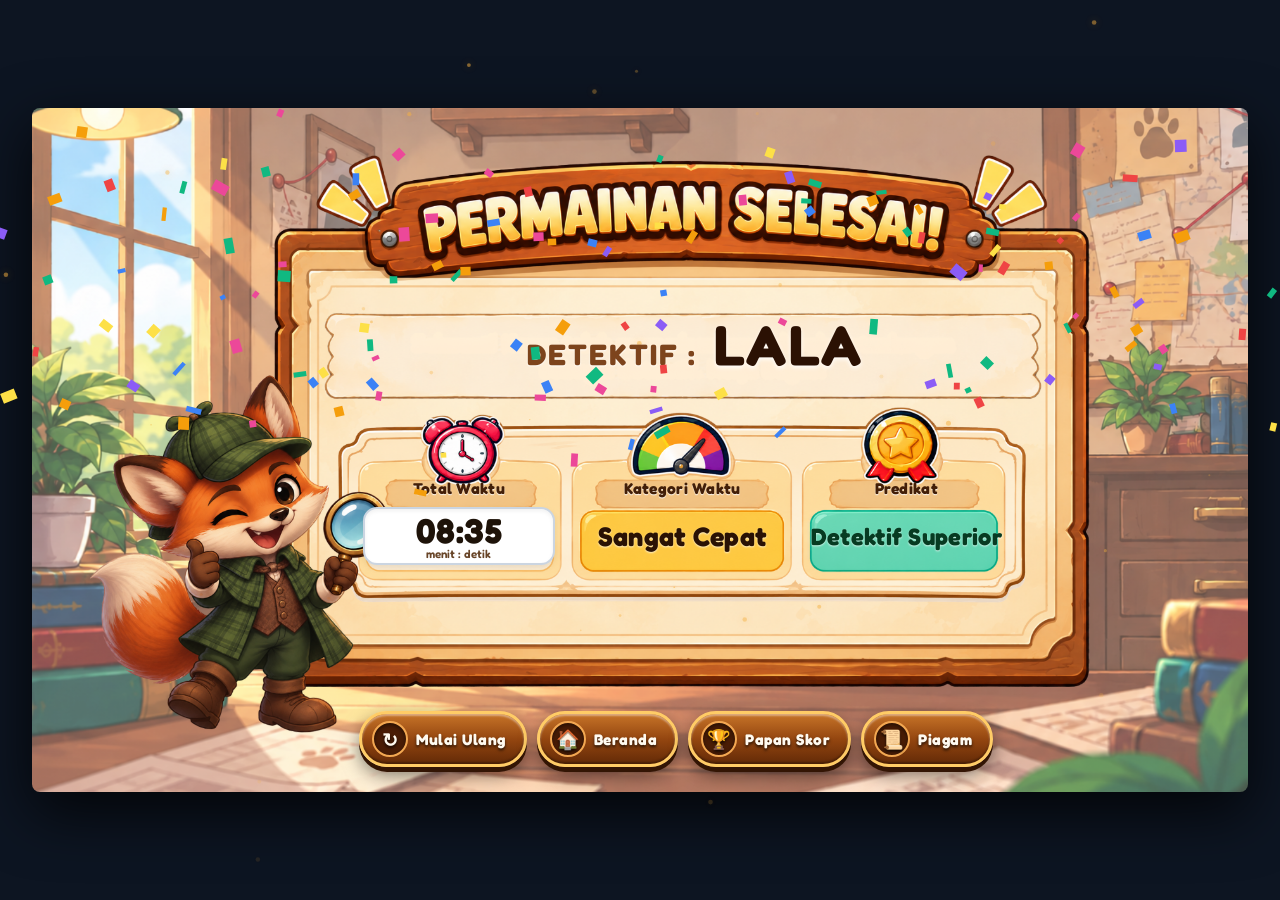
==== test_endscreen.html @ 490d31d9 "first commit" ====
<!DOCTYPE html>
<html lang="id">
<head>
  <meta charset="UTF-8">
  <title>Preview Hasil Akhir - Detektif Cerita</title>
  <link rel="stylesheet" href="detektif_style.css?v=20261013_v5">
  <style>
    body {
      display: flex;
      flex-direction: column;
      align-items: center;
      justify-content: center;
      min-height: 100vh;
      background: #0d1522;
      margin: 0;
      padding: 20px;
      font-family: 'Outfit', sans-serif;
    }
    .preview-header {
      color: #f5b041;
      font-size: 20px;
      font-weight: 800;
      margin-bottom: 15px;
      text-align: center;
    }
    .test-controls {
      display: flex;
      gap: 12px;
      margin-bottom: 20px;
    }
    .test-btn {
      padding: 8px 16px;
      border-radius: 999px;
      border: 1.5px solid #f5b041;
      background: rgba(30, 48, 80, 0.8);
      color: #fff;
      font-weight: 700;
      cursor: pointer;
      font-size: 13px;
    }
    .test-btn:hover {
      background: #f5b041;
      color: #000;
    }
    #stage-wrapper {
      position: relative;
      width: 1280px;
      height: 720px;
      max-width: 95vw;
      max-height: calc(95vw * 9 / 16);
      box-shadow: 0 20px 60px rgba(0, 0, 0, 0.8);
      border-radius: 8px;
      overflow: hidden;
    }
    #stage-bg {
      position: absolute;
      top: 0;
      left: 0;
      width: 100%;
      height: 100%;
      object-fit: fill;
      display: block;
    }
    #c2canvasdiv {
      position: absolute !important;
      top: 0;
      left: 0;
      width: 100% !important;
      height: 100% !important;
      overflow: visible;
    }
  </style>
</head>
<body>
  <div id="stage-wrapper">
    <img id="stage-bg" src="images/bg_feedbackakhir-sheet0.png" alt="Background Feedback Akhir">
    <div id="c2canvasdiv"></div>
  </div>

  <!-- Detective Engine -->
  <script src="detektif_engine.js?v=20261013_v5"></script>
  <script>
    function testScenario(name, secs) {
      DetectiveEngine.playerName = name;
      DetectiveEngine.elapsedSeconds = secs;
      DetectiveEngine.finishGame();
    }

    function testAlert() {
      try {
        DetectiveEngine.triggerMissionWarning('misi 3', 0, 9);
        var m = document.getElementById('game-alert-modal');
        document.getElementById('debug-log').textContent = 'Status: Modal alert triggered! Modal class: ' + (m ? m.className : 'null');
      } catch (e) {
        document.getElementById('debug-log').textContent = 'Error: ' + e.message;
      }
    }

    window.addEventListener('DOMContentLoaded', function () {
      setTimeout(function () {
        if (window.location.search.indexOf('show=alert') !== -1) {
          testAlert();
        } else {
          testScenario('Lala', 515); // Default: 08:35 (< 10 Menit -> Sangat Cepat, Superior)
        }
      }, 300);
    });
  </script>
</body>
</html>
---- detektif_style.css ----
/* ==========================================================================
   DETEKTIF CERITA - PREMIUM STYLING & ANIMATION SYSTEM
   ========================================================================== */

@import url('https://fonts.googleapis.com/css2?family=Fredoka:wght@400;500;600;700&family=Nunito:wght@600;700;800;900&family=Outfit:wght@500;600;700;800&display=swap');

:root {
  --font-game: 'Fredoka', 'Nunito', -apple-system, sans-serif;
  --font-title: 'Fredoka', 'Nunito', cursive, sans-serif;
  --font-main: 'Fredoka', 'Nunito', sans-serif;
  --font-ui: 'Fredoka', 'Nunito', sans-serif;
  
  --gold-primary: #f5b041;
  --gold-glow: #f39c12;
  --gold-light: #fef5e7;
  --wood-dark: #2c1810;
  --wood-warm: #4a2818;
  --wood-border: #8b5a2b;
  --parchment: #fdf6e2;
  
  --color-success: #2ecc71;
  --color-warning: #e67e22;
  --color-danger: #e74c3c;
  --color-info: #3498db;
  
  --ease-spring: cubic-bezier(0.34, 1.56, 0.64, 1);
  --ease-smooth: cubic-bezier(0.16, 1, 0.3, 1);
}

* {
  box-sizing: border-box;
}

html, body {
  background: #090e17;
  background-image: 
    radial-gradient(circle at 50% 30%, rgba(30, 48, 80, 0.5) 0%, rgba(9, 14, 23, 0.95) 75%),
    radial-gradient(circle at 10% 90%, rgba(139, 90, 43, 0.15) 0%, transparent 40%),
    radial-gradient(circle at 90% 90%, rgba(139, 90, 43, 0.15) 0%, transparent 40%);
  color: #fff;
  font-family: var(--font-main);
  overflow: hidden;
  margin: 0;
  padding: 0;
  width: 100vw;
  height: 100vh;
  user-select: none;
  -webkit-user-select: none;
}

/* ==========================================================================
   AMBIENT BACKGROUND PARTICLES & VIGNETTE
   ========================================================================== */
#ambient-particles-canvas {
  position: fixed;
  top: 0;
  left: 0;
  width: 100vw;
  height: 100vh;
  pointer-events: none;
  z-index: 1;
  opacity: 0.75;
}

.screen-vignette {
  position: fixed;
  inset: 0;
  pointer-events: none;
  z-index: 2;
  box-shadow: inset 0 0 100px rgba(0, 0, 0, 0.8), inset 0 0 180px rgba(5, 10, 20, 0.6);
}

/* ==========================================================================
   CANVAS CONTAINER
   ========================================================================== */
#c2canvasdiv {
  position: absolute !important;
  z-index: 10;
  box-shadow: 
    0 15px 40px rgba(0, 0, 0, 0.6),
    0 0 0 2px rgba(245, 176, 65, 0.25),
    0 0 35px rgba(243, 156, 18, 0.15);
  border-radius: 6px;
  overflow: visible;
  transition: box-shadow 0.4s ease;
}

#c2canvas {
  border-radius: 6px;
  display: block;
}

/* ==========================================================================
   THEMATIC WOODEN HUD (MATCHES GAME MENU & BUTTON ART STYLE)
   ========================================================================== */
/* Bottom Left Corner: Player Badge */
.game-hud-player {
  position: absolute;
  bottom: 16px;
  left: 18px;
  z-index: 90;
  pointer-events: auto;
  transition: all 0.3s var(--ease-spring);
  animation: fadeInUp 0.4s var(--ease-spring) both;
}

/* Bottom Right Corner: Papan Skor & Fullscreen Actions */
.game-hud-actions {
  position: absolute;
  bottom: 16px;
  right: 18px;
  z-index: 90;
  display: flex;
  align-items: center;
  gap: 8px;
  pointer-events: auto;
  transition: all 0.3s var(--ease-spring);
  animation: fadeInUp 0.4s var(--ease-spring) both;
}

@keyframes fadeInUp {
  from { opacity: 0; transform: translateY(14px); }
  to { opacity: 1; transform: translateY(0); }
}

/* Wooden Badge for Player Name */
.hud-wood-badge {
  display: inline-flex;
  align-items: center;
  gap: 10px;
  padding: 6px 16px 6px 8px;
  background: linear-gradient(180deg, #b86820 0%, #873e0e 50%, #562405 100%);
  border: 3px solid #ffcc66;
  border-radius: 999px;
  box-shadow: 
    0 4px 0 #331504,
    0 8px 18px rgba(0, 0, 0, 0.45),
    inset 0 2px 2px rgba(255, 255, 255, 0.4),
    inset 0 -2px 2px rgba(0, 0, 0, 0.3);
  font-family: var(--font-game);
  user-select: none;
}

.hud-badge-avatar {
  width: 32px;
  height: 32px;
  border-radius: 50%;
  background: radial-gradient(circle, #fde047 30%, #d97706 100%);
  border: 2px solid #fffdf0;
  display: flex;
  align-items: center;
  justify-content: center;
  font-size: 17px;
  box-shadow: 0 2px 5px rgba(0, 0, 0, 0.4);
  flex-shrink: 0;
}

.hud-badge-info {
  display: flex;
  flex-direction: column;
  line-height: 1.15;
}

.hud-badge-label {
  font-size: 11px;
  font-weight: 700;
  color: #fed7aa;
  letter-spacing: 0.8px;
  text-shadow: 0 1px 2px rgba(0, 0, 0, 0.8);
}

.hud-badge-name {
  font-size: 16px;
  font-weight: 800;
  color: #ffffff;
  letter-spacing: 0.5px;
  text-shadow: 0 2px 3px rgba(0, 0, 0, 0.85);
  max-width: 140px;
  white-space: nowrap;
  overflow: hidden;
  text-overflow: ellipsis;
}

/* Wooden Buttons for Actions */
.hud-wood-btn {
  display: inline-flex;
  align-items: center;
  justify-content: center;
  gap: 8px;
  padding: 6px 16px 6px 8px;
  background: linear-gradient(180deg, #c77428 0%, #944610 50%, #632a07 100%);
  border: 3px solid #ffcc66;
  border-radius: 999px;
  color: #fffaf0;
  font-family: var(--font-game);
  font-weight: 700;
  font-size: 15px;
  text-shadow: 0 2px 3px rgba(0, 0, 0, 0.7);
  box-shadow: 
    0 4px 0 #331504,
    0 7px 16px rgba(0, 0, 0, 0.45),
    inset 0 2px 2px rgba(255, 255, 255, 0.4),
    inset 0 -2px 2px rgba(0, 0, 0, 0.3);
  cursor: pointer;
  transition: all 0.2s var(--ease-spring);
  white-space: nowrap;
}

.hud-wood-btn:hover {
  filter: brightness(1.1);
  transform: translateY(-2px);
  box-shadow: 
    0 6px 0 #331504,
    0 10px 20px rgba(0, 0, 0, 0.5),
    inset 0 2px 2px rgba(255, 255, 255, 0.5);
}

.hud-wood-btn:active {
  transform: translateY(3px);
  box-shadow: 
    0 1px 0 #331504,
    0 3px 6px rgba(0, 0, 0, 0.4);
}

.hud-icon-bubble {
  width: 30px;
  height: 30px;
  border-radius: 50%;
  background: #4a1d06;
  border: 2px solid #f3a852;
  display: flex;
  align-items: center;
  justify-content: center;
  font-size: 16px;
  box-shadow: inset 0 2px 4px rgba(0, 0, 0, 0.5);
  flex-shrink: 0;
}

.hud-btn-text {
  font-family: var(--font-game);
  letter-spacing: 0.5px;
}

.hud-btn-fs {
  width: 38px;
  height: 38px;
  padding: 0;
  border-radius: 50%;
}

.hud-fs-icon {
  font-size: 16px;
}

/* ==========================================================================
   NAME INPUT ENHANCEMENT & GATING
   ========================================================================== */
#c2canvasdiv input[type="text"],
#c2canvasdiv input {
  transition: all 0.3s var(--ease-spring) !important;
  text-align: center !important;
  font-family: var(--font-main) !important;
  box-shadow: inset 0 2px 6px rgba(0, 0, 0, 0.15) !important;
  letter-spacing: 0.5px !important;
}

#c2canvasdiv input:focus {
  outline: none !important;
  background-color: #fff7eb !important;
  box-shadow: 
    0 0 0 3px rgba(245, 176, 65, 0.6),
    0 0 20px rgba(245, 176, 65, 0.4),
    inset 0 2px 6px rgba(0, 0, 0, 0.1) !important;
  transform: scale(1.02) !important;
}

.input-invalid-shake {
  animation: inputShake 0.6s cubic-bezier(0.36, 0.07, 0.19, 0.97) both !important;
  box-shadow: 
    0 0 0 4px rgba(231, 76, 60, 0.8) !important,
    0 0 25px rgba(231, 76, 60, 0.6) !important;
  background-color: #ffeaea !important;
}

@keyframes inputShake {
  10%, 90% { transform: translate3d(-3px, 0, 0); }
  20%, 80% { transform: translate3d(5px, 0, 0); }
  30%, 50%, 70% { transform: translate3d(-6px, 0, 0); }
  40%, 60% { transform: translate3d(6px, 0, 0); }
}

/* ==========================================================================
   PROMINENT GAME MODAL ALERT SYSTEM (BAGUS & KELIHATAN)
   ========================================================================== */
.game-alert-modal-backdrop {
  position: fixed;
  inset: 0;
  background: rgba(6, 12, 22, 0.8);
  backdrop-filter: blur(10px);
  -webkit-backdrop-filter: blur(10px);
  z-index: 10000;
  display: flex;
  align-items: center;
  justify-content: center;
  padding: 20px;
  opacity: 0;
  pointer-events: none;
  transition: opacity 0.3s ease;
}

.game-alert-modal-backdrop.active {
  opacity: 1;
  pointer-events: auto;
}

.game-alert-modal-card {
  position: relative;
  width: 100%;
  max-width: 520px;
  background: linear-gradient(180deg, #fffcf4 0%, #faedd3 100%);
  border: 4.5px solid #8b5a2b;
  border-radius: 26px;
  box-shadow: 
    0 25px 65px rgba(0, 0, 0, 0.8),
    0 0 0 3px #f7d28b,
    0 0 35px rgba(245, 176, 65, 0.35);
  padding: 32px 28px 26px;
  text-align: center;
  color: #3e1f0b;
  transform: translateY(25px) scale(0.9);
  transition: transform 0.4s var(--ease-spring);
}

.game-alert-modal-backdrop.active .game-alert-modal-card {
  transform: translateY(0) scale(1);
}

.alert-modal-close {
  position: absolute;
  top: 14px;
  right: 16px;
  width: 34px;
  height: 34px;
  border-radius: 50%;
  border: 2px solid #8b5a2b;
  background: #fdf6e2;
  color: #8b5a2b;
  font-size: 16px;
  font-weight: 800;
  cursor: pointer;
  display: flex;
  align-items: center;
  justify-content: center;
  transition: all 0.2s ease;
}

.alert-modal-close:hover {
  background: #e74c3c;
  border-color: #c0392b;
  color: #fff;
  transform: scale(1.1);
}

.alert-modal-badge-wrapper {
  margin-top: -54px;
  margin-bottom: 12px;
  display: flex;
  justify-content: center;
}

.alert-modal-badge {
  width: 76px;
  height: 76px;
  border-radius: 50%;
  background: linear-gradient(135deg, #f5b041, #d35400);
  border: 4px solid #fff;
  box-shadow: 0 8px 20px rgba(0,0,0,0.35), 0 0 15px rgba(243,156,18,0.5);
  display: flex;
  align-items: center;
  justify-content: center;
  font-size: 34px;
  animation: badgeBounce 1.2s infinite alternate var(--ease-spring);
}

@keyframes badgeBounce {
  0% { transform: translateY(0) scale(1); }
  100% { transform: translateY(-6px) scale(1.08); }
}

.alert-modal-title {
  font-family: var(--font-title);
  font-size: 24px;
  font-weight: 900;
  color: #5c2c0e;
  margin: 0 0 8px 0;
  letter-spacing: 0.5px;
}

.alert-modal-divider {
  width: 70px;
  height: 3.5px;
  background: linear-gradient(90deg, transparent, #d49b4d, transparent);
  margin: 0 auto 16px;
  border-radius: 999px;
}

.alert-modal-content {
  font-family: var(--font-main);
  font-size: 16px;
  line-height: 1.5;
  color: #4a2818;
  margin-bottom: 24px;
}

.alert-highlight {
  font-size: 18px;
  font-weight: 800;
  color: #c0392b;
  margin-bottom: 10px;
  background: rgba(231, 76, 60, 0.08);
  padding: 10px 14px;
  border-radius: 12px;
  border: 1.5px dashed rgba(231, 76, 60, 0.4);
}

.alert-hint {
  font-size: 14px;
  font-weight: 600;
  color: #6d4224;
}

.alert-modal-footer {
  display: flex;
  justify-content: center;
}

/* ==========================================================================
   HASIL AKHIR (END GAME RESULT) DOM OVERLAY - MATCHES SCREENSHOT 2
   ========================================================================== */
.hasil-akhir-overlay {
  position: absolute;
  top: 0;
  left: 0;
  width: 100%;
  height: 100%;
  pointer-events: none;
  z-index: 50;
  opacity: 0;
  animation: fadeIn 0.5s 0.15s forwards var(--ease-smooth);
}

@keyframes fadeIn {
  to { opacity: 1; }
}

/* 1. Top Scalloped Box - Player Name */
.result-slot-name {
  position: absolute;
  top: 26.5%;
  left: 25.5%;
  width: 58%;
  height: 16%;
  display: flex;
  align-items: center;
  justify-content: center;
  pointer-events: none;
  animation: slotPop 0.5s 0.15s var(--ease-spring) both;
}

.result-player-title {
  display: flex;
  align-items: baseline;
  justify-content: center;
  gap: 16px;
  font-family: var(--font-game);
}

.title-prefix {
  font-family: var(--font-game);
  font-size: clamp(22px, 2.3vw, 36px);
  font-weight: 700;
  color: #7d441c;
  letter-spacing: 2px;
  text-shadow: 0 1px 2px rgba(255, 255, 255, 0.9);
}

.title-name {
  font-family: var(--font-game);
  font-size: clamp(38px, 4.4vw, 64px);
  font-weight: 800;
  color: #2b1103;
  letter-spacing: 1.5px;
  text-transform: uppercase;
  text-shadow: 0 2px 4px rgba(255, 255, 255, 0.95);
}

/* 2. Stat Cards Common Positioning */
.result-card {
  position: absolute;
  width: 17.5%;
  height: 15%;
  top: 54.0%;
  display: flex;
  flex-direction: column;
  align-items: center;
  pointer-events: none;
  font-family: var(--font-game);
}

.result-card-clock {
  left: 26.35%; /* Center around 35.1% */
  animation: slotPop 0.5s 0.25s var(--ease-spring) both;
}

.result-card-speedo {
  left: 44.75%; /* Center around 53.5% */
  animation: slotPop 0.5s 0.35s var(--ease-spring) both;
}

.result-card-medal {
  left: 63.15%; /* Center around 71.9% */
  animation: slotPop 0.5s 0.45s var(--ease-spring) both;
}

/* Header Label on Beige Banner */
.result-card-label {
  font-family: var(--font-game);
  font-size: clamp(13px, 1.22vw, 17px);
  font-weight: 700;
  color: #431f08;
  height: 22px;
  display: flex;
  align-items: center;
  justify-content: center;
  text-align: center;
  letter-spacing: 0.3px;
  text-shadow: 0 1px 1px rgba(255, 255, 255, 0.9);
  margin-bottom: 8px;
}

/* Inner Values */
.result-card-box {
  width: 90%;
  height: 58px;
  display: flex;
  align-items: center;
  justify-content: center;
  text-align: center;
}

/* Card 1: Clock White Box */
.result-clock-box {
  flex-direction: column;
  background: #ffffff;
  border: 2px solid #cbd5e1;
  border-radius: 14px;
  box-shadow: inset 0 2px 4px rgba(0, 0, 0, 0.06), 0 3px 6px rgba(0, 0, 0, 0.08);
  padding: 2px 6px;
}

.result-time-num {
  font-family: var(--font-game);
  font-size: clamp(26px, 2.7vw, 40px);
  font-weight: 800;
  color: #1e1309;
  line-height: 1.05;
  letter-spacing: 0.5px;
}

.result-time-unit {
  font-family: var(--font-game);
  font-size: clamp(10px, 0.9vw, 13px);
  font-weight: 600;
  color: #684528;
  line-height: 1;
  margin-top: 1px;
}

/* Card 2: Speedometer Category Text (inside the yellow box) */
.result-category-text {
  font-family: var(--font-game);
  font-size: clamp(20px, 2.1vw, 32px);
  font-weight: 800;
  color: #2a1204;
  text-shadow: 0 1px 2px rgba(255, 255, 255, 0.7);
  letter-spacing: 0.3px;
}

/* Card 3: Medal Predicate Text (inside the teal box) */
.result-predicate-text {
  font-family: var(--font-game);
  font-size: clamp(17px, 1.85vw, 27px);
  font-weight: 800;
  color: #073b22;
  text-shadow: 0 1px 2px rgba(255, 255, 255, 0.7);
  letter-spacing: 0.3px;
}

@keyframes slotPop {
  0% { transform: translateY(18px) scale(0.8); opacity: 0; }
  100% { transform: translateY(0) scale(1); opacity: 1; }
}

/* 5. Bottom Wooden Buttons - 4 Full-Sized Thematic Buttons */
.result-wood-actions {
  position: absolute;
  top: 88.2%;
  left: 53.0%;
  transform: translateX(-50%);
  display: flex;
  align-items: center;
  justify-content: center;
  gap: 10px;
  pointer-events: auto;
  animation: slideUpFade 0.5s 0.55s var(--ease-spring) both;
}

.wood-action-btn {
  display: inline-flex;
  align-items: center;
  justify-content: center;
  gap: 8px;
  padding: 7px 18px 7px 10px;
  background: linear-gradient(180deg, #c77428 0%, #944610 50%, #632a07 100%);
  border: 3.5px solid #ffcc66;
  border-radius: 999px;
  color: #fffaf0;
  font-family: var(--font-game);
  font-weight: 700;
  font-size: clamp(13px, 1.2vw, 18px);
  text-shadow: 0 2px 3px rgba(0, 0, 0, 0.7);
  box-shadow: 
    0 5px 0 #331504,
    0 8px 18px rgba(0, 0, 0, 0.5),
    inset 0 2px 2px rgba(255, 255, 255, 0.4),
    inset 0 -2px 2px rgba(0, 0, 0, 0.3);
  cursor: pointer;
  transition: all 0.2s var(--ease-spring);
  pointer-events: auto;
  white-space: nowrap;
}

.wood-action-btn:hover {
  filter: brightness(1.1);
  transform: translateY(-3px);
  box-shadow: 
    0 9px 0 #331504,
    0 14px 24px rgba(0, 0, 0, 0.55),
    inset 0 2px 2px rgba(255, 255, 255, 0.5);
}

.wood-action-btn:active {
  transform: translateY(4px);
  box-shadow: 
    0 2px 0 #331504,
    0 4px 8px rgba(0, 0, 0, 0.4);
}

.wood-icon-bubble {
  width: 36px;
  height: 36px;
  border-radius: 50%;
  background: #4a1d06;
  border: 2px solid #f3a852;
  display: flex;
  align-items: center;
  justify-content: center;
  font-size: 19px;
  box-shadow: inset 0 2px 4px rgba(0, 0, 0, 0.5);
  flex-shrink: 0;
}

.wood-text {
  font-family: var(--font-game);
  letter-spacing: 0.5px;
}

@keyframes slideUpFade {
  0% { transform: translate(-50%, 25px); opacity: 0; }
  100% { transform: translate(-50%, 0); opacity: 1; }
}

/* ==========================================================================
   MODAL WINDOWS (LEADERBOARD & CERTIFICATE)
   ========================================================================== */
.detective-modal-backdrop {
  position: fixed;
  inset: 0;
  background: rgba(5, 10, 18, 0.85);
  backdrop-filter: blur(16px);
  -webkit-backdrop-filter: blur(16px);
  z-index: 10000;
  display: flex;
  align-items: center;
  justify-content: center;
  padding: 20px;
  opacity: 0;
  pointer-events: none;
  transition: opacity 0.3s var(--ease-smooth);
}

.detective-modal-backdrop.active {
  opacity: 1;
  pointer-events: auto;
}

.detective-modal-card {
  background: #141e33;
  background-image: 
    radial-gradient(circle at 50% 0%, rgba(245, 176, 65, 0.15) 0%, transparent 60%),
    linear-gradient(180deg, #18263f 0%, #0d1524 100%);
  border: 3.5px solid #ffcc66;
  border-radius: 24px;
  width: 100%;
  max-width: 680px;
  max-height: 90vh;
  display: flex;
  flex-direction: column;
  box-shadow: 
    0 25px 60px rgba(0, 0, 0, 0.9),
    0 0 35px rgba(245, 176, 65, 0.2);
  transform: translateY(30px) scale(0.95);
  transition: transform 0.4s var(--ease-spring);
  overflow: hidden;
  font-family: var(--font-game) !important;
}

.detective-modal-backdrop.active .detective-modal-card {
  transform: translateY(0) scale(1);
}

.modal-header {
  padding: 18px 24px;
  border-bottom: 2px solid rgba(245, 176, 65, 0.25);
  background: rgba(10, 16, 28, 0.4);
  display: flex;
  align-items: center;
  justify-content: space-between;
}

.modal-title {
  font-family: var(--font-game) !important;
  font-size: 26px;
  font-weight: 700;
  color: var(--gold-light);
  display: flex;
  align-items: center;
  gap: 12px;
  margin: 0;
  letter-spacing: 0.5px;
}

.modal-close-btn {
  background: rgba(255, 255, 255, 0.08);
  border: 1px solid rgba(255, 255, 255, 0.15);
  color: #fff;
  width: 36px;
  height: 36px;
  border-radius: 50%;
  display: flex;
  align-items: center;
  justify-content: center;
  cursor: pointer;
  font-size: 18px;
  transition: all 0.2s ease;
}

.modal-close-btn:hover {
  background: rgba(231, 76, 60, 0.3);
  border-color: #e74c3c;
  color: #fff;
}

.modal-body {
  padding: 24px;
  overflow-y: auto;
  flex: 1;
}

/* Leaderboard List */
.leaderboard-list {
  display: flex;
  flex-direction: column;
  gap: 10px;
}

.leaderboard-item {
  display: flex;
  align-items: center;
  justify-content: space-between;
  padding: 14px 20px;
  background: rgba(255, 255, 255, 0.05);
  border: 1.5px solid rgba(255, 255, 255, 0.1);
  border-radius: 16px;
  transition: all 0.2s ease;
  font-family: var(--font-game) !important;
}

.leaderboard-item:hover {
  background: rgba(245, 176, 65, 0.12);
  border-color: rgba(245, 176, 65, 0.4);
  transform: translateX(4px);
}

.leaderboard-item.rank-1 {
  background: linear-gradient(90deg, rgba(245, 176, 65, 0.25), rgba(245, 176, 65, 0.06));
  border-color: rgba(245, 176, 65, 0.6);
}

.leaderboard-item.rank-2 {
  background: linear-gradient(90deg, rgba(148, 163, 184, 0.25), rgba(148, 163, 184, 0.06));
  border-color: rgba(148, 163, 184, 0.5);
}

.leaderboard-item.rank-3 {
  background: linear-gradient(90deg, rgba(205, 127, 50, 0.25), rgba(205, 127, 50, 0.06));
  border-color: rgba(205, 127, 50, 0.5);
}

.lb-left {
  display: flex;
  align-items: center;
  gap: 16px;
}

.lb-rank {
  font-family: var(--font-game) !important;
  font-size: 24px;
  font-weight: 700;
  width: 36px;
  text-align: center;
}

.lb-name {
  font-family: var(--font-game) !important;
  font-weight: 700;
  font-size: 22px;
  color: #fff;
  letter-spacing: 0.5px;
}

.lb-meta {
  font-family: var(--font-game) !important;
  font-size: 14px;
  color: #cbd5e1;
  margin-top: 2px;
}

.lb-right {
  display: flex;
  align-items: center;
  gap: 16px;
}

.lb-time {
  font-family: var(--font-game) !important;
  font-weight: 700;
  font-size: 24px;
  color: #4ade80;
  letter-spacing: 0.5px;
  text-shadow: 0 0 12px rgba(74, 222, 128, 0.35);
}

.lb-badge {
  font-family: var(--font-game) !important;
  font-size: 14px;
  font-weight: 700;
  padding: 6px 14px;
  border-radius: 999px;
  background: rgba(245, 176, 65, 0.2);
  color: #fcd34d;
  border: 1.5px solid rgba(245, 176, 65, 0.4);
}

/* Certificate View */
.cert-card {
  background: #fdf6e2;
  background-image: 
    radial-gradient(circle at 50% 50%, rgba(245, 176, 65, 0.08) 0%, transparent 80%),
    repeating-linear-gradient(45deg, rgba(139, 90, 43, 0.02) 0px, rgba(139, 90, 43, 0.02) 2px, transparent 2px, transparent 8px);
  border: 10px double #8b5a2b;
  border-radius: 12px;
  padding: 30px;
  color: #2c1810;
  text-align: center;
  box-shadow: inset 0 0 40px rgba(139, 90, 43, 0.15), 0 10px 30px rgba(0,0,0,0.4);
}

.cert-title {
  font-family: var(--font-game);
  font-size: 28px;
  font-weight: 700;
  color: #4a2818;
  letter-spacing: 1px;
}

.cert-sub {
  font-family: var(--font-game);
  font-size: 14px;
  color: #8c5a32;
  font-weight: 600;
  margin: 4px 0 16px;
}

.cert-name {
  font-family: var(--font-game);
  font-size: 38px;
  font-weight: 700;
  color: #1e3a8a;
  margin: 10px 0 14px;
  text-decoration: underline;
  text-decoration-color: #d4af37;
}

.cert-stats-grid {
  display: grid;
  grid-template-columns: repeat(3, 1fr);
  gap: 12px;
  margin: 20px 0;
}

.cert-stat-box {
  background: rgba(255, 255, 255, 0.85);
  border: 1px solid #d4af37;
  border-radius: 8px;
  padding: 10px;
}

.cert-stat-lbl {
  font-family: var(--font-game);
  font-size: 12px;
  text-transform: uppercase;
  color: #78350f;
  font-weight: 700;
}

.cert-stat-val {
  font-family: var(--font-game);
  font-size: 20px;
  font-weight: 700;
  color: #1e3a8a;
  margin-top: 4px;
}

.cert-footer {
  font-family: var(--font-game);
  display: flex;
  align-items: center;
  justify-content: space-between;
  margin-top: 24px;
  padding-top: 14px;
  border-top: 1px dashed #b45309;
  font-size: 13px;
  color: #78350f;
}

.cert-seal {
  font-size: 42px;
  filter: drop-shadow(0 2px 4px rgba(0,0,0,0.2));
}

.empty-state {
  text-align: center;
  padding: 40px 20px;
  color: #94a3b8;
}

.empty-state-icon {
  font-size: 48px;
  margin-bottom: 12px;
  opacity: 0.7;
}

/* Print specific rules for Certificate */
@media print {
  body * {
    visibility: hidden;
  }
  #certificate-modal,
  #certificate-modal * {
    visibility: visible;
  }
  #certificate-modal {
    position: absolute;
    left: 0;
    top: 0;
    width: 100%;
    background: none;
  }
  .modal-header,
  .modal-close-btn,
  #btn-print-cert {
    display: none !important;
  }
  .detective-modal-card {
    border: none;
    box-shadow: none;
    max-width: 100%;
  }
}
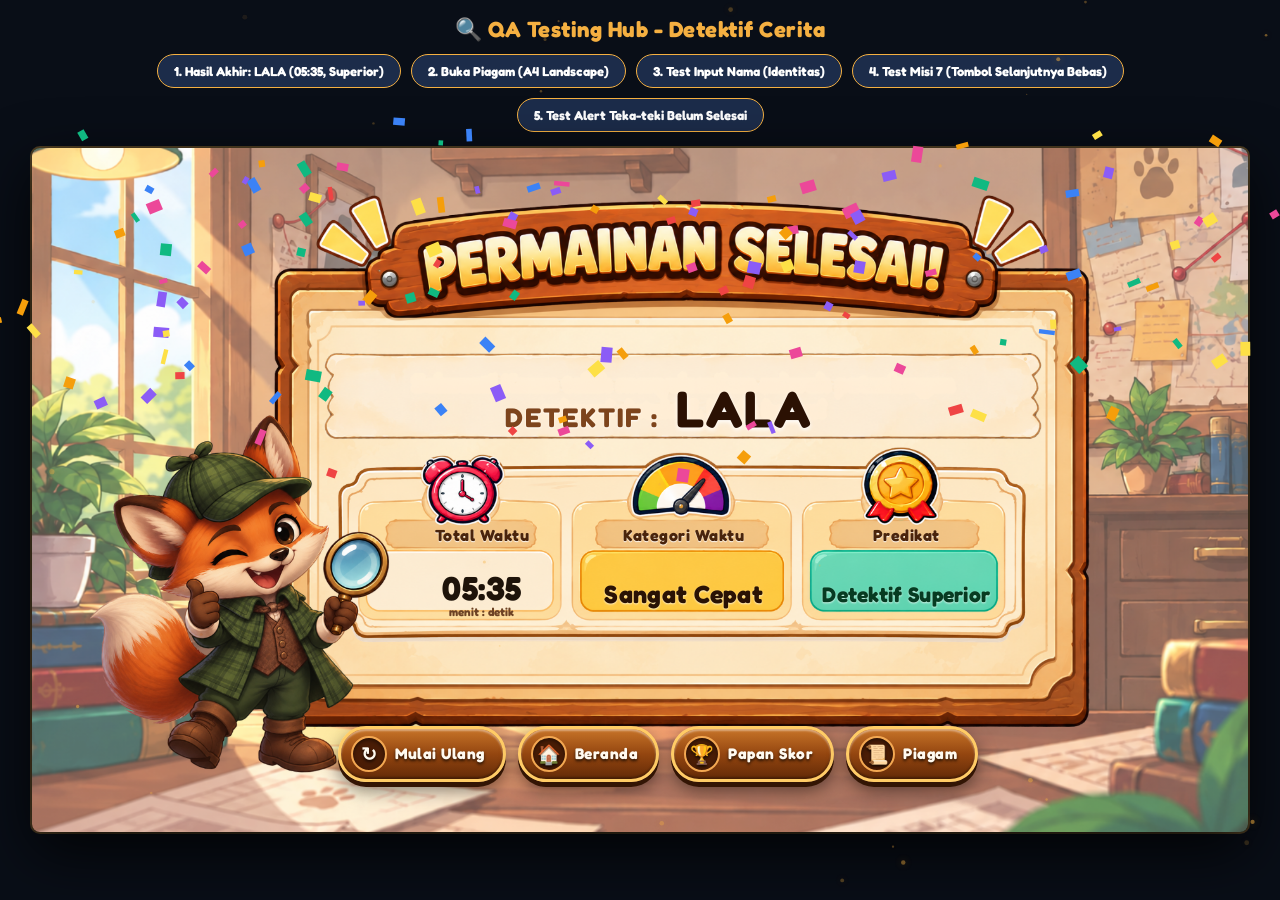
==== commit 1f7f8418: "refactor: update mission state handling, HUD layouts, and name input styling in game engine and UI c" ====
--- a/test_endscreen.html
+++ b/test_endscreen.html
@@ -2,45 +2,54 @@
 <html lang="id">
 <head>
   <meta charset="UTF-8">
-  <title>Preview Hasil Akhir - Detektif Cerita</title>
-  <link rel="stylesheet" href="detektif_style.css?v=20261013_v5">
+  <title>QA Testing Dashboard - Detektif Cerita</title>
+  <link rel="stylesheet" href="detektif_style.css?v=20261015_v3">
   <style>
     body {
       display: flex;
       flex-direction: column;
       align-items: center;
-      justify-content: center;
+      justify-content: flex-start;
       min-height: 100vh;
-      background: #0d1522;
+      background: #090e17;
       margin: 0;
-      padding: 20px;
-      font-family: 'Outfit', sans-serif;
+      padding: 16px;
+      font-family: 'Fredoka', 'Outfit', sans-serif;
+      color: #fff;
+      overflow-y: auto;
     }
     .preview-header {
       color: #f5b041;
-      font-size: 20px;
+      font-size: 22px;
       font-weight: 800;
-      margin-bottom: 15px;
+      margin-bottom: 12px;
       text-align: center;
+      letter-spacing: 0.5px;
     }
     .test-controls {
       display: flex;
-      gap: 12px;
-      margin-bottom: 20px;
+      flex-wrap: wrap;
+      justify-content: center;
+      gap: 10px;
+      margin-bottom: 16px;
+      max-width: 1000px;
     }
     .test-btn {
       padding: 8px 16px;
       border-radius: 999px;
       border: 1.5px solid #f5b041;
-      background: rgba(30, 48, 80, 0.8);
+      background: rgba(30, 48, 80, 0.9);
       color: #fff;
       font-weight: 700;
       cursor: pointer;
       font-size: 13px;
+      transition: all 0.2s ease;
+      font-family: inherit;
     }
     .test-btn:hover {
       background: #f5b041;
       color: #000;
+      transform: translateY(-2px);
     }
     #stage-wrapper {
       position: relative;
@@ -48,9 +57,10 @@
       height: 720px;
       max-width: 95vw;
       max-height: calc(95vw * 9 / 16);
-      box-shadow: 0 20px 60px rgba(0, 0, 0, 0.8);
+      box-shadow: 0 20px 60px rgba(0, 0, 0, 0.8), 0 0 0 2px rgba(245, 176, 65, 0.3);
       border-radius: 8px;
       overflow: hidden;
+      background: #000;
     }
     #stage-bg {
       position: absolute;
@@ -72,38 +82,117 @@
   </style>
 </head>
 <body>
+  <div class="preview-header">🔍 QA Testing Hub - Detektif Cerita</div>
+  <div class="test-controls">
+    <button class="test-btn" onclick="testScenario('LALA', 335)">1. Hasil Akhir: LALA (05:35, Superior)</button>
+    <button class="test-btn" onclick="showCertificate()">2. Buka Piagam (A4 Landscape)</button>
+    <button class="test-btn" onclick="testNameInput()">3. Test Input Nama (Identitas)</button>
+    <button class="test-btn" onclick="testMisi7()">4. Test Misi 7 (Tombol Selanjutnya Bebas)</button>
+    <button class="test-btn" onclick="testAlert()">5. Test Alert Teka-teki Belum Selesai</button>
+  </div>
+
   <div id="stage-wrapper">
-    <img id="stage-bg" src="images/bg_feedbackakhir-sheet0.png" alt="Background Feedback Akhir">
+    <img id="stage-bg" src="images/bg_feedbackakhir-sheet0.png" alt="Background Stage">
     <div id="c2canvasdiv"></div>
   </div>
 
   <!-- Detective Engine -->
-  <script src="detektif_engine.js?v=20261013_v5"></script>
+  <script src="detektif_engine.js?v=20261015_v3"></script>
   <script>
     function testScenario(name, secs) {
+      document.getElementById('stage-bg').src = 'images/bg_feedbackakhir-sheet0.png';
+      DetectiveEngine.removeHasilAkhirOverlay();
       DetectiveEngine.playerName = name;
       DetectiveEngine.elapsedSeconds = secs;
       DetectiveEngine.finishGame();
     }
 
+    function showCertificate() {
+      DetectiveEngine.playerName = 'LALA';
+      DetectiveEngine.elapsedSeconds = 335;
+      DetectiveEngine.currentResult = {
+        id: Date.now(),
+        name: 'LALA',
+        totalSeconds: 335,
+        timeFormatted: '05:35',
+        timeText: '5 Menit 35 Detik',
+        category: 'Sangat Cepat',
+        predicate: 'Superior',
+        predTitle: 'Detektif Superior',
+        stars: 5,
+        dateStr: new Date().toLocaleDateString('id-ID', {
+          day: 'numeric',
+          month: 'long',
+          year: 'numeric'
+        })
+      };
+      DetectiveEngine.openModal('certificate-modal');
+    }
+
+    function testNameInput() {
+      document.getElementById('stage-bg').src = 'images/bg_identitaspengguna-sheet0.png';
+      DetectiveEngine.removeHasilAkhirOverlay();
+      var c2div = document.getElementById('c2canvasdiv');
+      c2div.innerHTML = '';
+      
+      // Create mock Construct 2 TextBox input matching layout coords (640, 480, 580, 115)
+      var inp = document.createElement('input');
+      inp.type = 'text';
+      inp.style.position = 'absolute';
+      inp.style.left = '37.5%';
+      inp.style.top = '50.0%';
+      inp.style.width = '34.0%';
+      inp.style.height = '12.0%';
+      c2div.appendChild(inp);
+      
+      DetectiveEngine.onLayoutChanged('identitas pengguna');
+      setTimeout(function () {
+        inp.focus();
+      }, 100);
+    }
+
+    function testMisi7() {
+      document.getElementById('stage-bg').src = 'images/bg_misi7-sheet0.png';
+      DetectiveEngine.removeHasilAkhirOverlay();
+      var c2div = document.getElementById('c2canvasdiv');
+      c2div.innerHTML = '';
+
+      // Mock C2 button_selanjutnya at (1502, 897) in 1708x960
+      var nextBtn = document.createElement('div');
+      nextBtn.style.position = 'absolute';
+      nextBtn.style.right = '20px';
+      nextBtn.style.bottom = '16px';
+      nextBtn.style.width = '240px';
+      nextBtn.style.height = '50px';
+      nextBtn.style.background = '#38bdf8';
+      nextBtn.style.border = '3px solid #0284c7';
+      nextBtn.style.borderRadius = '999px';
+      nextBtn.style.color = '#000';
+      nextBtn.style.display = 'flex';
+      nextBtn.style.alignItems = 'center';
+      nextBtn.style.justifyContent = 'center';
+      nextBtn.style.fontWeight = '800';
+      nextBtn.style.fontSize = '20px';
+      nextBtn.style.boxShadow = '0 4px 10px rgba(0,0,0,0.3)';
+      nextBtn.textContent = 'Selanjutnya ➜';
+      nextBtn.style.cursor = 'pointer';
+      nextBtn.onclick = function () {
+        DetectiveEngine.triggerMissionWarning('misi 7', 1, 3);
+      };
+      c2div.appendChild(nextBtn);
+
+      DetectiveEngine.onLayoutChanged('misi 7');
+    }
+
     function testAlert() {
-      try {
-        DetectiveEngine.triggerMissionWarning('misi 3', 0, 9);
-        var m = document.getElementById('game-alert-modal');
-        document.getElementById('debug-log').textContent = 'Status: Modal alert triggered! Modal class: ' + (m ? m.className : 'null');
-      } catch (e) {
-        document.getElementById('debug-log').textContent = 'Error: ' + e.message;
-      }
+      DetectiveEngine.triggerMissionWarning('misi 7', 1, 3);
     }
 
     window.addEventListener('DOMContentLoaded', function () {
+      DetectiveEngine.init();
       setTimeout(function () {
-        if (window.location.search.indexOf('show=alert') !== -1) {
-          testAlert();
-        } else {
-          testScenario('Lala', 515); // Default: 08:35 (< 10 Menit -> Sangat Cepat, Superior)
-        }
-      }, 300);
+        testScenario('LALA', 335); // 05:35 (< 10 Menit -> Sangat Cepat, Detektif Superior)
+      }, 250);
     });
   </script>
 </body>
--- a/detektif_style.css
+++ b/detektif_style.css
@@ -91,7 +91,7 @@
 }
 
 /* ==========================================================================
-   THEMATIC WOODEN HUD (MATCHES GAME MENU & BUTTON ART STYLE)
+   THEMATIC WOODEN HUD (RESPONSIVE & PROPORTIONAL ON ALL SCREENS)
    ========================================================================== */
 /* Bottom Left Corner: Player Badge */
 .game-hud-player {
@@ -118,12 +118,30 @@
   animation: fadeInUp 0.4s var(--ease-spring) both;
 }
 
+/* Shift Papan Skor & Fullscreen to the left on missions 7-10 so it never overlaps 'Selanjutnya' */
+.game-hud-actions.hud-shift-misi-alur {
+  right: clamp(340px, 23.5%, 440px) !important;
+  bottom: 16px !important;
+}
+
+/* On gameplay missions, scoreboard button is completely hidden as per user request */
+.game-hud-actions.hud-no-scoreboard #hud-btn-lb {
+  display: none !important;
+}
+
+@media (max-width: 1024px) {
+  .game-hud-actions.hud-shift-misi-alur {
+    right: clamp(260px, 24%, 330px) !important;
+    bottom: 12px !important;
+  }
+}
+
 @keyframes fadeInUp {
   from { opacity: 0; transform: translateY(14px); }
   to { opacity: 1; transform: translateY(0); }
 }
 
-/* Wooden Badge for Player Name */
+/* Wooden Badge for Player Name (Desktop base) */
 .hud-wood-badge {
   display: inline-flex;
   align-items: center;
@@ -139,6 +157,7 @@
     inset 0 -2px 2px rgba(0, 0, 0, 0.3);
   font-family: var(--font-game);
   user-select: none;
+  transition: all 0.25s var(--ease-spring);
 }
 
 .hud-badge-avatar {
@@ -153,6 +172,7 @@
   font-size: 17px;
   box-shadow: 0 2px 5px rgba(0, 0, 0, 0.4);
   flex-shrink: 0;
+  transition: all 0.25s ease;
 }
 
 .hud-badge-info {
@@ -167,6 +187,7 @@
   color: #fed7aa;
   letter-spacing: 0.8px;
   text-shadow: 0 1px 2px rgba(0, 0, 0, 0.8);
+  transition: font-size 0.25s ease;
 }
 
 .hud-badge-name {
@@ -179,9 +200,10 @@
   white-space: nowrap;
   overflow: hidden;
   text-overflow: ellipsis;
-}
-
-/* Wooden Buttons for Actions */
+  transition: all 0.25s ease;
+}
+
+/* Wooden Buttons for Actions (Desktop base) */
 .hud-wood-btn {
   display: inline-flex;
   align-items: center;
@@ -234,11 +256,13 @@
   font-size: 16px;
   box-shadow: inset 0 2px 4px rgba(0, 0, 0, 0.5);
   flex-shrink: 0;
+  transition: all 0.25s ease;
 }
 
 .hud-btn-text {
   font-family: var(--font-game);
   letter-spacing: 0.5px;
+  transition: font-size 0.25s ease;
 }
 
 .hud-btn-fs {
@@ -246,45 +270,403 @@
   height: 38px;
   padding: 0;
   border-radius: 50%;
+  transition: all 0.25s ease;
 }
 
 .hud-fs-icon {
   font-size: 16px;
+  transition: font-size 0.25s ease;
+}
+
+/* ==========================================================================
+   RESPONSIVE HUD ADAPTATIONS (MOBILE HP & TABLETS)
+   ========================================================================== */
+
+/* 1. TABLET / MEDIUM SCREENS (width <= 1024px) */
+@media (max-width: 1024px) {
+  .game-hud-player {
+    bottom: 12px;
+    left: 14px;
+  }
+  .game-hud-actions {
+    bottom: 12px;
+    right: 14px;
+    gap: 7px;
+  }
+  .hud-wood-badge {
+    gap: 8px;
+    padding: 5px 13px 5px 7px;
+    border-width: 2.5px;
+  }
+  .hud-badge-avatar {
+    width: 28px;
+    height: 28px;
+    font-size: 15px;
+  }
+  .hud-badge-label {
+    font-size: 10px;
+  }
+  .hud-badge-name {
+    font-size: 14px;
+    max-width: 110px;
+  }
+  .hud-wood-btn {
+    gap: 7px;
+    padding: 5px 13px 5px 7px;
+    border-width: 2.5px;
+    font-size: 13.5px;
+  }
+  .hud-icon-bubble {
+    width: 27px;
+    height: 27px;
+    font-size: 14px;
+  }
+  .hud-btn-fs {
+    width: 35px;
+    height: 35px;
+  }
+  .hud-fs-icon {
+    font-size: 15px;
+  }
+}
+
+/* ==========================================================================
+   PORTRAIT / VERTICAL LETTERBOX MODE (ALWAYS ACTIVE WHEN CANVAS HAS LETTERBOX)
+   KUNCI UTAMA:
+   Pada layar HP vertikal atau layar dengan letterbox vertikal, canvas game hanya
+   berukuran ~200px di tengah layar. Tombol dipindahkan ke RUANG KOSONG DI BAWAH
+   CANVAS (top: calc(100% + 12px)) sehingga 100% TIDAK PERNAH MENUTUPI / MEMBLOCK
+   elemen game di dalam board, teka-teki, maupun bidak kartu drop-zone.
+   ========================================================================== */
+
+/* 1. Explicit JS-managed Portrait & Letterbox classes (Maximum Specificity) */
+#c2canvasdiv.hud-portrait .game-hud-player,
+body.hud-portrait #c2canvasdiv .game-hud-player {
+  bottom: auto !important;
+  top: calc(100% + 12px) !important;
+  left: 8px !important;
+}
+
+#c2canvasdiv.hud-portrait .game-hud-actions,
+body.hud-portrait #c2canvasdiv .game-hud-actions {
+  bottom: auto !important;
+  top: calc(100% + 12px) !important;
+  right: 8px !important;
+  gap: 6px !important;
+}
+
+#c2canvasdiv.hud-portrait .hud-wood-badge,
+body.hud-portrait #c2canvasdiv .hud-wood-badge {
+  gap: 6px !important;
+  padding: 4px 10px 4px 6px !important;
+  border-width: 2px !important;
+  box-shadow: 
+    0 3px 0 #331504,
+    0 5px 12px rgba(0, 0, 0, 0.4),
+    inset 0 1px 2px rgba(255, 255, 255, 0.4) !important;
+}
+
+#c2canvasdiv.hud-portrait .hud-badge-avatar,
+body.hud-portrait #c2canvasdiv .hud-badge-avatar {
+  width: 25px !important;
+  height: 25px !important;
+  font-size: 13px !important;
+  border-width: 1.5px !important;
+}
+
+#c2canvasdiv.hud-portrait .hud-badge-label,
+body.hud-portrait #c2canvasdiv .hud-badge-label {
+  font-size: 8px !important;
+  letter-spacing: 0.5px !important;
+}
+
+#c2canvasdiv.hud-portrait .hud-badge-name,
+body.hud-portrait #c2canvasdiv .hud-badge-name {
+  font-size: 12px !important;
+  max-width: 85px !important;
+  letter-spacing: 0.3px !important;
+}
+
+#c2canvasdiv.hud-portrait .hud-wood-btn,
+body.hud-portrait #c2canvasdiv .hud-wood-btn {
+  gap: 6px !important;
+  padding: 4px 10px 4px 6px !important;
+  border-width: 2px !important;
+  font-size: 12px !important;
+  box-shadow: 
+    0 3px 0 #331504,
+    0 5px 12px rgba(0, 0, 0, 0.4),
+    inset 0 1px 2px rgba(255, 255, 255, 0.4) !important;
+}
+
+#c2canvasdiv.hud-portrait .hud-icon-bubble,
+body.hud-portrait #c2canvasdiv .hud-icon-bubble {
+  width: 25px !important;
+  height: 25px !important;
+  font-size: 13px !important;
+  border-width: 1.5px !important;
+}
+
+#c2canvasdiv.hud-portrait .hud-btn-fs,
+body.hud-portrait #c2canvasdiv .hud-btn-fs {
+  width: 33px !important;
+  height: 33px !important;
+  border-width: 2px !important;
+}
+
+#c2canvasdiv.hud-portrait .hud-fs-icon,
+body.hud-portrait #c2canvasdiv .hud-fs-icon {
+  font-size: 13px !important;
+}
+
+/* 2. Pure CSS Media Queries for Portrait (Fallback & Immediate Render) */
+@media (orientation: portrait), (max-aspect-ratio: 1/1), (max-width: 600px) and (max-aspect-ratio: 4/3) {
+  .game-hud-player {
+    bottom: auto !important;
+    top: calc(100% + 12px) !important;
+    left: 8px !important;
+  }
+
+  .game-hud-actions {
+    bottom: auto !important;
+    top: calc(100% + 12px) !important;
+    right: 8px !important;
+    gap: 6px !important;
+  }
+
+  .hud-wood-badge {
+    gap: 6px !important;
+    padding: 4px 10px 4px 6px !important;
+    border-width: 2px !important;
+    box-shadow: 
+      0 3px 0 #331504,
+      0 5px 12px rgba(0, 0, 0, 0.4),
+      inset 0 1px 2px rgba(255, 255, 255, 0.4) !important;
+  }
+
+  .hud-badge-avatar {
+    width: 25px !important;
+    height: 25px !important;
+    font-size: 13px !important;
+    border-width: 1.5px !important;
+  }
+
+  .hud-badge-label {
+    font-size: 8px !important;
+    letter-spacing: 0.5px !important;
+  }
+
+  .hud-badge-name {
+    font-size: 12px !important;
+    max-width: 85px !important;
+    letter-spacing: 0.3px !important;
+  }
+
+  .hud-wood-btn {
+    gap: 6px !important;
+    padding: 4px 10px 4px 6px !important;
+    border-width: 2px !important;
+    font-size: 12px !important;
+    box-shadow: 
+      0 3px 0 #331504,
+      0 5px 12px rgba(0, 0, 0, 0.4),
+      inset 0 1px 2px rgba(255, 255, 255, 0.4) !important;
+  }
+
+  .hud-icon-bubble {
+    width: 25px !important;
+    height: 25px !important;
+    font-size: 13px !important;
+    border-width: 1.5px !important;
+  }
+
+  .hud-btn-fs {
+    width: 33px !important;
+    height: 33px !important;
+    border-width: 2px !important;
+  }
+
+  .hud-fs-icon {
+    font-size: 13px !important;
+  }
+}
+
+/* 3. MOBILE LANDSCAPE (HP MODE MIRING / LAYAR PENUH)
+   Saat HP dimiringkan horizontal, canvas memenuhi layar.
+   Tombol tetap di dalam sudut canvas, tetapi dengan ukuran kompak & proporsional.
+*/
+@media (orientation: landscape) and (max-height: 560px),
+       (orientation: landscape) and (max-width: 860px) {
+  #c2canvasdiv.hud-landscape .game-hud-player,
+  body.hud-landscape #c2canvasdiv .game-hud-player {
+    bottom: 8px !important;
+    top: auto !important;
+    left: 10px !important;
+  }
+
+  #c2canvasdiv.hud-landscape .game-hud-actions,
+  body.hud-landscape #c2canvasdiv .game-hud-actions {
+    bottom: 8px !important;
+    top: auto !important;
+    right: 10px !important;
+    gap: 5px !important;
+  }
+
+  #c2canvasdiv.hud-landscape .hud-wood-badge,
+  body.hud-landscape #c2canvasdiv .hud-wood-badge {
+    gap: 5px !important;
+    padding: 3px 9px 3px 5px !important;
+    border-width: 2px !important;
+    box-shadow: 
+      0 2px 0 #331504,
+      0 4px 8px rgba(0, 0, 0, 0.4),
+      inset 0 1px 1px rgba(255, 255, 255, 0.4) !important;
+  }
+
+  #c2canvasdiv.hud-landscape .hud-badge-avatar,
+  body.hud-landscape #c2canvasdiv .hud-badge-avatar {
+    width: 22px !important;
+    height: 22px !important;
+    font-size: 11px !important;
+    border-width: 1.5px !important;
+  }
+
+  #c2canvasdiv.hud-landscape .hud-badge-label,
+  body.hud-landscape #c2canvasdiv .hud-badge-label {
+    font-size: 8px !important;
+    letter-spacing: 0.4px !important;
+  }
+
+  #c2canvasdiv.hud-landscape .hud-badge-name,
+  body.hud-landscape #c2canvasdiv .hud-badge-name {
+    font-size: 11px !important;
+    max-width: 75px !important;
+  }
+
+  #c2canvasdiv.hud-landscape .hud-wood-btn,
+  body.hud-landscape #c2canvasdiv .hud-wood-btn {
+    gap: 5px !important;
+    padding: 3px 9px 3px 5px !important;
+    border-width: 2px !important;
+    font-size: 11px !important;
+    box-shadow: 
+      0 2px 0 #331504,
+      0 4px 8px rgba(0, 0, 0, 0.4),
+      inset 0 1px 1px rgba(255, 255, 255, 0.4) !important;
+  }
+
+  #c2canvasdiv.hud-landscape .hud-icon-bubble,
+  body.hud-landscape #c2canvasdiv .hud-icon-bubble {
+    width: 22px !important;
+    height: 22px !important;
+    font-size: 11px !important;
+    border-width: 1.5px !important;
+  }
+
+  #c2canvasdiv.hud-landscape .hud-btn-fs,
+  body.hud-landscape #c2canvasdiv .hud-btn-fs {
+    width: 28px !important;
+    height: 28px !important;
+    border-width: 2px !important;
+  }
+
+  #c2canvasdiv.hud-landscape .hud-fs-icon,
+  body.hud-landscape #c2canvasdiv .hud-fs-icon {
+    font-size: 12px !important;
+  }
+}
+
+/* 4. EXTRA SMALL PHONES (width <= 360px portrait) */
+@media (orientation: portrait) and (max-width: 360px) {
+  .hud-badge-name {
+    max-width: 65px !important;
+    font-size: 11px !important;
+  }
+  .hud-wood-btn {
+    font-size: 11px !important;
+    padding: 3px 8px 3px 4px !important;
+  }
+  .hud-btn-fs {
+    width: 29px !important;
+    height: 29px !important;
+  }
 }
 
 /* ==========================================================================
    NAME INPUT ENHANCEMENT & GATING
+   Seamless integration inside the pre-drawn parchment capsule (no awkward box!)
    ========================================================================== */
 #c2canvasdiv input[type="text"],
 #c2canvasdiv input {
-  transition: all 0.3s var(--ease-spring) !important;
-  text-align: center !important;
-  font-family: var(--font-main) !important;
-  box-shadow: inset 0 2px 6px rgba(0, 0, 0, 0.15) !important;
+  box-sizing: border-box !important;
+  background: transparent !important;
+  border: none !important;
+  box-shadow: none !important;
+  outline: none !important;
+  text-align: left !important;
+  font-family: var(--font-game), 'Fredoka', 'Nunito', cursive, sans-serif !important;
+  font-weight: 800 !important;
+  font-size: clamp(20px, 2.7vw, 40px) !important;
+  line-height: normal !important;
+  padding: 4px 18px 4px clamp(14px, 1.8vw, 24px) !important;
+  border-radius: 999px !important;
+  letter-spacing: 1.5px !important;
+  color: #3b1d08 !important;
+  caret-color: #8b5a2b !important;
+  text-shadow: 0 1px 1px rgba(255, 255, 255, 0.7) !important;
+  transition: color 0.2s ease, text-shadow 0.2s ease !important;
+}
+
+#c2canvasdiv input::placeholder {
+  color: rgba(120, 65, 25, 0.45) !important;
+  font-family: var(--font-game), 'Fredoka', 'Nunito', cursive, sans-serif !important;
+  font-size: 0.85em !important;
+  font-weight: 600 !important;
+  font-style: italic !important;
   letter-spacing: 0.5px !important;
+}
+
+@media (max-width: 900px) {
+  #c2canvasdiv input[type="text"],
+  #c2canvasdiv input {
+    font-size: clamp(16px, 2.4vw, 24px) !important;
+    padding: 3px 12px 3px clamp(10px, 1.5vw, 16px) !important;
+  }
+}
+
+@media (orientation: portrait), (max-width: 600px) {
+  #c2canvasdiv input[type="text"],
+  #c2canvasdiv input {
+    font-size: clamp(13px, 3.6vw, 18px) !important;
+    padding: 2px 8px 2px 10px !important;
+    letter-spacing: 0.5px !important;
+  }
+}
+
+@media (orientation: portrait) and (max-width: 380px) {
+  #c2canvasdiv input[type="text"],
+  #c2canvasdiv input {
+    font-size: 12px !important;
+    padding: 1px 4px !important;
+  }
 }
 
 #c2canvasdiv input:focus {
   outline: none !important;
-  background-color: #fff7eb !important;
-  box-shadow: 
-    0 0 0 3px rgba(245, 176, 65, 0.6),
-    0 0 20px rgba(245, 176, 65, 0.4),
-    inset 0 2px 6px rgba(0, 0, 0, 0.1) !important;
-  transform: scale(1.02) !important;
+  background: transparent !important;
+  box-shadow: none !important;
+  transform: none !important;
 }
 
 .input-invalid-shake {
   animation: inputShake 0.6s cubic-bezier(0.36, 0.07, 0.19, 0.97) both !important;
-  box-shadow: 
-    0 0 0 4px rgba(231, 76, 60, 0.8) !important,
-    0 0 25px rgba(231, 76, 60, 0.6) !important;
-  background-color: #ffeaea !important;
+  color: #c0392b !important;
+  text-shadow: 0 0 14px rgba(231, 76, 60, 0.7) !important;
 }
 
 @keyframes inputShake {
-  10%, 90% { transform: translate3d(-3px, 0, 0); }
-  20%, 80% { transform: translate3d(5px, 0, 0); }
+  10%, 90% { transform: translate3d(-4px, 0, 0); }
+  20%, 80% { transform: translate3d(6px, 0, 0); }
   30%, 50%, 70% { transform: translate3d(-6px, 0, 0); }
   40%, 60% { transform: translate3d(6px, 0, 0); }
 }
@@ -434,6 +816,50 @@
   justify-content: center;
 }
 
+@media (max-width: 600px), (orientation: portrait) {
+  .game-alert-modal-backdrop {
+    padding: 14px !important;
+  }
+  .game-alert-modal-card {
+    padding: 24px 16px 18px !important;
+    max-width: 94% !important;
+    border-radius: 20px !important;
+    border-width: 3.5px !important;
+  }
+  .alert-modal-badge {
+    width: 60px !important;
+    height: 60px !important;
+    font-size: 26px !important;
+  }
+  .alert-modal-badge-wrapper {
+    margin-top: -44px !important;
+    margin-bottom: 8px !important;
+  }
+  .alert-modal-title {
+    font-size: 18px !important;
+    margin-bottom: 6px !important;
+  }
+  .alert-modal-divider {
+    margin-bottom: 12px !important;
+  }
+  .alert-modal-content {
+    margin-bottom: 18px !important;
+  }
+  .alert-highlight {
+    font-size: 14px !important;
+    padding: 8px 10px !important;
+    margin-bottom: 8px !important;
+  }
+  .alert-hint {
+    font-size: 12px !important;
+    line-height: 1.4 !important;
+  }
+  .alert-modal-btn {
+    font-size: 13px !important;
+    padding: 8px 16px !important;
+  }
+}
+
 /* ==========================================================================
    HASIL AKHIR (END GAME RESULT) DOM OVERLAY - MATCHES SCREENSHOT 2
    ========================================================================== */
@@ -456,10 +882,10 @@
 /* 1. Top Scalloped Box - Player Name */
 .result-slot-name {
   position: absolute;
-  top: 26.5%;
-  left: 25.5%;
-  width: 58%;
-  height: 16%;
+  top: 31.0%;
+  left: 24.5%;
+  width: 54.0%;
+  height: 14.0%;
   display: flex;
   align-items: center;
   justify-content: center;
@@ -477,7 +903,7 @@
 
 .title-prefix {
   font-family: var(--font-game);
-  font-size: clamp(22px, 2.3vw, 36px);
+  font-size: clamp(20px, 2.1vw, 34px);
   font-weight: 700;
   color: #7d441c;
   letter-spacing: 2px;
@@ -486,7 +912,7 @@
 
 .title-name {
   font-family: var(--font-game);
-  font-size: clamp(38px, 4.4vw, 64px);
+  font-size: clamp(34px, 4.0vw, 58px);
   font-weight: 800;
   color: #2b1103;
   letter-spacing: 1.5px;
@@ -494,73 +920,68 @@
   text-shadow: 0 2px 4px rgba(255, 255, 255, 0.95);
 }
 
-/* 2. Stat Cards Common Positioning */
-.result-card {
+/* 2. Header Labels on Beige Ribbons */
+.result-card-banner {
   position: absolute;
-  width: 17.5%;
-  height: 15%;
-  top: 54.0%;
-  display: flex;
+  top: 53.8%;
+  height: 5.6%;
+  display: flex;
+  align-items: center;
+  justify-content: center;
+  font-family: var(--font-game);
+  font-size: clamp(12px, 1.25vw, 18px);
+  font-weight: 700;
+  color: #4a240c;
+  text-align: center;
+  letter-spacing: 0.5px;
+  text-shadow: 0 1px 1px rgba(255, 255, 255, 0.9);
+  pointer-events: none;
+}
+
+.result-banner-clock {
+  left: 29.7%;
+  width: 14.6%;
+  animation: slotPop 0.5s 0.2s var(--ease-spring) both;
+}
+
+.result-banner-speedo {
+  left: 45.6%;
+  width: 16.0%;
+  animation: slotPop 0.5s 0.3s var(--ease-spring) both;
+}
+
+.result-banner-medal {
+  left: 64.5%;
+  width: 14.8%;
+  animation: slotPop 0.5s 0.4s var(--ease-spring) both;
+}
+
+/* 3. Inner Values inside Pre-Drawn Colored Boxes */
+.result-card-val {
+  position: absolute;
+  top: 60.5%;
+  height: 9.5%;
+  display: flex;
+  align-items: center;
+  justify-content: center;
+  text-align: center;
+  pointer-events: none;
+  font-family: var(--font-game);
+  background: transparent !important;
+  border: none !important;
+  box-shadow: none !important;
+}
+
+.result-val-clock {
+  left: 29.7%;
+  width: 14.6%;
   flex-direction: column;
-  align-items: center;
-  pointer-events: none;
-  font-family: var(--font-game);
-}
-
-.result-card-clock {
-  left: 26.35%; /* Center around 35.1% */
   animation: slotPop 0.5s 0.25s var(--ease-spring) both;
 }
 
-.result-card-speedo {
-  left: 44.75%; /* Center around 53.5% */
-  animation: slotPop 0.5s 0.35s var(--ease-spring) both;
-}
-
-.result-card-medal {
-  left: 63.15%; /* Center around 71.9% */
-  animation: slotPop 0.5s 0.45s var(--ease-spring) both;
-}
-
-/* Header Label on Beige Banner */
-.result-card-label {
-  font-family: var(--font-game);
-  font-size: clamp(13px, 1.22vw, 17px);
-  font-weight: 700;
-  color: #431f08;
-  height: 22px;
-  display: flex;
-  align-items: center;
-  justify-content: center;
-  text-align: center;
-  letter-spacing: 0.3px;
-  text-shadow: 0 1px 1px rgba(255, 255, 255, 0.9);
-  margin-bottom: 8px;
-}
-
-/* Inner Values */
-.result-card-box {
-  width: 90%;
-  height: 58px;
-  display: flex;
-  align-items: center;
-  justify-content: center;
-  text-align: center;
-}
-
-/* Card 1: Clock White Box */
-.result-clock-box {
-  flex-direction: column;
-  background: #ffffff;
-  border: 2px solid #cbd5e1;
-  border-radius: 14px;
-  box-shadow: inset 0 2px 4px rgba(0, 0, 0, 0.06), 0 3px 6px rgba(0, 0, 0, 0.08);
-  padding: 2px 6px;
-}
-
 .result-time-num {
   font-family: var(--font-game);
-  font-size: clamp(26px, 2.7vw, 40px);
+  font-size: clamp(24px, 2.6vw, 42px);
   font-weight: 800;
   color: #1e1309;
   line-height: 1.05;
@@ -570,26 +991,36 @@
 .result-time-unit {
   font-family: var(--font-game);
   font-size: clamp(10px, 0.9vw, 13px);
-  font-weight: 600;
-  color: #684528;
+  font-weight: 700;
+  color: #6d4224;
   line-height: 1;
   margin-top: 1px;
 }
 
-/* Card 2: Speedometer Category Text (inside the yellow box) */
+.result-val-speedo {
+  left: 45.6%;
+  width: 16.0%;
+  animation: slotPop 0.5s 0.35s var(--ease-spring) both;
+}
+
 .result-category-text {
   font-family: var(--font-game);
-  font-size: clamp(20px, 2.1vw, 32px);
+  font-size: clamp(18px, 1.95vw, 32px);
   font-weight: 800;
   color: #2a1204;
   text-shadow: 0 1px 2px rgba(255, 255, 255, 0.7);
   letter-spacing: 0.3px;
 }
 
-/* Card 3: Medal Predicate Text (inside the teal box) */
+.result-val-medal {
+  left: 64.5%;
+  width: 14.8%;
+  animation: slotPop 0.5s 0.45s var(--ease-spring) both;
+}
+
 .result-predicate-text {
   font-family: var(--font-game);
-  font-size: clamp(17px, 1.85vw, 27px);
+  font-size: clamp(15px, 1.65vw, 25px);
   font-weight: 800;
   color: #073b22;
   text-shadow: 0 1px 2px rgba(255, 255, 255, 0.7);
@@ -597,20 +1028,20 @@
 }
 
 @keyframes slotPop {
-  0% { transform: translateY(18px) scale(0.8); opacity: 0; }
+  0% { transform: translateY(18px) scale(0.85); opacity: 0; }
   100% { transform: translateY(0) scale(1); opacity: 1; }
 }
 
-/* 5. Bottom Wooden Buttons - 4 Full-Sized Thematic Buttons */
+/* 4. Bottom Wooden Action Buttons - Resting cleanly on the desk table */
 .result-wood-actions {
   position: absolute;
-  top: 88.2%;
-  left: 53.0%;
+  top: 84.5%;
+  left: 51.5%;
   transform: translateX(-50%);
   display: flex;
   align-items: center;
   justify-content: center;
-  gap: 10px;
+  gap: 12px;
   pointer-events: auto;
   animation: slideUpFade 0.5s 0.55s var(--ease-spring) both;
 }
@@ -872,129 +1303,517 @@
   border: 1.5px solid rgba(245, 176, 65, 0.4);
 }
 
-/* Certificate View */
-.cert-card {
-  background: #fdf6e2;
+/* ==========================================================================
+   A4 LANDSCAPE DETECTIVE CERTIFICATE (PIAGAM INVESTIGASI RESMI)
+   Proportion: A4 Landscape (297mm x 210mm, ratio ~1.414 : 1)
+   ========================================================================== */
+#certificate-modal .detective-modal-card {
+  max-width: 980px;
+  background: #111a2e;
+}
+
+#certificate-modal .modal-body {
+  padding: 16px 20px;
+  overflow-y: auto;
+  display: flex;
+  justify-content: center;
+  align-items: center;
+}
+
+.cert-card-a4 {
+  position: relative;
+  width: 100%;
+  max-width: 920px;
+  aspect-ratio: 297 / 210;
+  background: #fdfaf2;
   background-image: 
-    radial-gradient(circle at 50% 50%, rgba(245, 176, 65, 0.08) 0%, transparent 80%),
-    repeating-linear-gradient(45deg, rgba(139, 90, 43, 0.02) 0px, rgba(139, 90, 43, 0.02) 2px, transparent 2px, transparent 8px);
-  border: 10px double #8b5a2b;
+    radial-gradient(circle at 50% 50%, rgba(255, 255, 255, 0.9) 0%, rgba(253, 246, 226, 0.95) 75%),
+    repeating-linear-gradient(45deg, rgba(180, 115, 45, 0.02) 0px, rgba(180, 115, 45, 0.02) 2px, transparent 2px, transparent 8px);
+  border: 7px solid #4a2818;
   border-radius: 12px;
-  padding: 30px;
+  box-shadow: 
+    0 15px 45px rgba(0, 0, 0, 0.6),
+    inset 0 0 0 2px #d4af37,
+    inset 0 0 35px rgba(212, 175, 55, 0.15);
+  padding: 14px;
   color: #2c1810;
   text-align: center;
-  box-shadow: inset 0 0 40px rgba(139, 90, 43, 0.15), 0 10px 30px rgba(0,0,0,0.4);
-}
-
-.cert-title {
-  font-family: var(--font-game);
-  font-size: 28px;
+  box-sizing: border-box;
+  overflow: hidden;
+  user-select: text;
+}
+
+/* Corner Ornaments */
+.cert-corner-ornament {
+  position: absolute;
+  font-size: 20px;
+  color: #b45309;
+  line-height: 1;
+  pointer-events: none;
+  z-index: 5;
+  filter: drop-shadow(0 1px 1px rgba(0,0,0,0.15));
+}
+.cert-corner-tl { top: 18px; left: 18px; }
+.cert-corner-tr { top: 18px; right: 18px; }
+.cert-corner-bl { bottom: 18px; left: 18px; }
+.cert-corner-br { bottom: 18px; right: 18px; }
+
+/* Inner Ornate Frame */
+.cert-inner-frame {
+  position: relative;
+  width: 100%;
+  height: 100%;
+  border: 2px dashed #b45309;
+  border-radius: 8px;
+  padding: 14px 24px 12px;
+  box-sizing: border-box;
+  display: flex;
+  flex-direction: column;
+  justify-content: space-between;
+}
+
+/* Institution Header - Hidden as requested by user */
+.cert-header-institution {
+  display: none !important;
+}
+
+.cert-badge-crest {
+  font-size: 26px;
+  filter: drop-shadow(0 2px 3px rgba(0,0,0,0.2));
+}
+
+.cert-inst-text {
+  text-align: center;
+  line-height: 1.25;
+}
+
+.cert-inst-kemen {
+  font-family: var(--font-game);
+  font-size: clamp(9px, 1.0vw, 11px);
   font-weight: 700;
-  color: #4a2818;
-  letter-spacing: 1px;
-}
-
-.cert-sub {
-  font-family: var(--font-game);
-  font-size: 14px;
-  color: #8c5a32;
+  letter-spacing: 1.2px;
+  color: #78350f;
+  text-transform: uppercase;
+}
+
+.cert-inst-bbgtk {
+  font-family: var(--font-game);
+  font-size: clamp(10px, 1.15vw, 13px);
+  font-weight: 800;
+  letter-spacing: 0.8px;
+  color: #3b1d08;
+  text-transform: uppercase;
+}
+
+.cert-inst-app {
+  font-family: var(--font-game);
+  font-size: clamp(8.5px, 0.95vw, 10.5px);
+  color: #92400e;
   font-weight: 600;
-  margin: 4px 0 16px;
-}
-
-.cert-name {
-  font-family: var(--font-game);
-  font-size: 38px;
+}
+
+/* Gold Divider */
+.cert-gold-divider {
+  display: flex;
+  align-items: center;
+  justify-content: center;
+  gap: 12px;
+  margin: 4px 0 2px;
+}
+
+.cert-divider-line {
+  flex: 1;
+  max-width: 220px;
+  height: 1.5px;
+  background: linear-gradient(90deg, transparent, #d4af37, transparent);
+}
+
+.cert-divider-diamond {
+  color: #d4af37;
+  font-size: 10px;
+  letter-spacing: 3px;
+}
+
+/* Main Certificate Titles */
+.cert-main-title {
+  font-family: var(--font-game);
+  font-size: clamp(22px, 2.7vw, 32px);
+  font-weight: 800;
+  letter-spacing: 2px;
+  color: #4a1d06;
+  text-transform: uppercase;
+  line-height: 1.1;
+  text-shadow: 0 1px 1px rgba(255, 255, 255, 0.9);
+}
+
+.cert-honor-title {
+  font-family: var(--font-game);
+  font-size: clamp(11px, 1.3vw, 14.5px);
   font-weight: 700;
+  color: #b45309;
+  letter-spacing: 1.5px;
+  text-transform: uppercase;
+  margin-top: 1px;
+}
+
+/* Recipient Preamble & Name */
+.cert-recipient-preamble {
+  font-family: var(--font-game);
+  font-size: clamp(10px, 1.1vw, 12.5px);
+  color: #6b3510;
+  margin-top: 2px;
+}
+
+.cert-recipient-name {
+  font-family: var(--font-game);
+  font-size: clamp(28px, 3.4vw, 42px);
+  font-weight: 800;
   color: #1e3a8a;
-  margin: 10px 0 14px;
-  text-decoration: underline;
-  text-decoration-color: #d4af37;
-}
-
-.cert-stats-grid {
+  text-transform: uppercase;
+  letter-spacing: 2px;
+  line-height: 1.15;
+  text-shadow: 0 1px 2px rgba(255, 255, 255, 0.8);
+  margin-top: 2px;
+}
+
+.cert-name-underline {
+  width: 220px;
+  height: 3px;
+  background: linear-gradient(90deg, transparent, #d4af37 20%, #d4af37 80%, transparent);
+  margin: 1px auto 4px;
+  border-radius: 999px;
+}
+
+/* Citation */
+.cert-citation {
+  font-family: var(--font-game);
+  font-size: clamp(10.5px, 1.15vw, 13px);
+  line-height: 1.35;
+  color: #431f08;
+  max-width: 680px;
+  margin: 0 auto 6px;
+}
+
+/* Metric Matrix Row (3 plaques) */
+.cert-matrix-row {
   display: grid;
   grid-template-columns: repeat(3, 1fr);
   gap: 12px;
-  margin: 20px 0;
-}
-
-.cert-stat-box {
-  background: rgba(255, 255, 255, 0.85);
-  border: 1px solid #d4af37;
+  max-width: 760px;
+  margin: 0 auto;
+  width: 100%;
+}
+
+.cert-plaque {
+  background: rgba(255, 255, 255, 0.92);
+  border: 1.5px solid #d4af37;
   border-radius: 8px;
-  padding: 10px;
-}
-
-.cert-stat-lbl {
-  font-family: var(--font-game);
-  font-size: 12px;
+  padding: 6px 8px;
+  box-shadow: 0 2px 6px rgba(0, 0, 0, 0.05);
+  display: flex;
+  flex-direction: column;
+  align-items: center;
+  justify-content: center;
+}
+
+.cert-plaque-icon {
+  font-size: 16px;
+  line-height: 1;
+}
+
+.cert-plaque-label {
+  font-family: var(--font-game);
+  font-size: clamp(8.5px, 0.95vw, 10.5px);
+  font-weight: 700;
+  letter-spacing: 0.8px;
+  color: #78350f;
   text-transform: uppercase;
+  margin-top: 2px;
+}
+
+.cert-plaque-val {
+  font-family: var(--font-game);
+  font-size: clamp(15px, 1.7vw, 21px);
+  font-weight: 800;
+  color: #1e3a8a;
+  line-height: 1.1;
+  margin-top: 2px;
+}
+
+.cert-plaque-sub {
+  font-family: var(--font-game);
+  font-size: clamp(8px, 0.85vw, 10px);
+  font-weight: 600;
+  color: #8c5a32;
+  margin-top: 1px;
+}
+
+/* Stars Row */
+.cert-stars-row {
+  margin: 4px 0 2px;
+  font-size: clamp(15px, 1.7vw, 20px);
+  color: #eab308;
+  letter-spacing: 4px;
+  text-shadow: 0 1px 4px rgba(234, 179, 8, 0.4);
+}
+
+/* Footer Verification & Signatures */
+.cert-footer-grid {
+  display: grid;
+  grid-template-columns: 1fr auto 1fr;
+  align-items: center;
+  gap: 16px;
+  border-top: 1px dashed #b45309;
+  padding-top: 8px;
+  margin-top: 4px;
+}
+
+.cert-foot-left {
+  text-align: left;
+  line-height: 1.3;
+}
+
+.cert-foot-meta-title {
+  font-family: var(--font-game);
+  font-size: clamp(8.5px, 0.9vw, 10.5px);
+  font-weight: 800;
   color: #78350f;
+  letter-spacing: 0.5px;
+}
+
+.cert-foot-date,
+.cert-foot-reg,
+.cert-foot-inst {
+  font-family: var(--font-game);
+  font-size: clamp(8.5px, 0.9vw, 10.5px);
+  color: #4a2818;
+}
+
+/* Center Medallion Seal */
+.cert-gold-seal {
+  position: relative;
+  width: 58px;
+  height: 58px;
+  display: flex;
+  align-items: center;
+  justify-content: center;
+}
+
+.cert-seal-outer {
+  width: 52px;
+  height: 52px;
+  border-radius: 50%;
+  background: radial-gradient(circle, #fde047 20%, #d97706 70%, #92400e 100%);
+  border: 2px dashed #ffffff;
+  box-shadow: 0 3px 8px rgba(0, 0, 0, 0.25), inset 0 2px 4px rgba(255, 255, 255, 0.4);
+  display: flex;
+  align-items: center;
+  justify-content: center;
+  z-index: 3;
+}
+
+.cert-seal-inner {
+  display: flex;
+  flex-direction: column;
+  align-items: center;
+  justify-content: center;
+  line-height: 1;
+  color: #fffdf0;
+  text-shadow: 0 1px 2px rgba(0, 0, 0, 0.6);
+}
+
+.cert-seal-star {
+  font-size: 11px;
+}
+
+.cert-seal-text {
+  font-family: var(--font-game);
+  font-size: 6.5px;
+  font-weight: 800;
+  letter-spacing: 0.5px;
+  margin-top: 1px;
+}
+
+.cert-seal-year {
+  font-family: var(--font-game);
+  font-size: 6px;
   font-weight: 700;
-}
-
-.cert-stat-val {
-  font-family: var(--font-game);
-  font-size: 20px;
-  font-weight: 700;
-  color: #1e3a8a;
-  margin-top: 4px;
-}
-
-.cert-footer {
-  font-family: var(--font-game);
-  display: flex;
-  align-items: center;
-  justify-content: space-between;
-  margin-top: 24px;
-  padding-top: 14px;
-  border-top: 1px dashed #b45309;
-  font-size: 13px;
-  color: #78350f;
-}
-
-.cert-seal {
-  font-size: 42px;
-  filter: drop-shadow(0 2px 4px rgba(0,0,0,0.2));
-}
-
-.empty-state {
-  text-align: center;
-  padding: 40px 20px;
-  color: #94a3b8;
-}
-
-.empty-state-icon {
-  font-size: 48px;
-  margin-bottom: 12px;
-  opacity: 0.7;
-}
-
-/* Print specific rules for Certificate */
+  color: #fef08a;
+  margin-top: 1px;
+}
+
+.cert-ribbon-tail {
+  position: absolute;
+  bottom: -10px;
+  width: 14px;
+  height: 24px;
+  background: #b91c1c;
+  z-index: 1;
+}
+
+.cert-ribbon-tail.left {
+  left: 15px;
+  transform: rotate(18deg);
+  clip-path: polygon(0 0, 100% 0, 100% 100%, 50% 80%, 0 100%);
+}
+
+.cert-ribbon-tail.right {
+  right: 15px;
+  transform: rotate(-18deg);
+  clip-path: polygon(0 0, 100% 0, 100% 100%, 50% 80%, 0 100%);
+}
+
+.cert-foot-right {
+  text-align: right;
+  line-height: 1.3;
+}
+
+.cert-foot-status-badge {
+  display: inline-block;
+  font-family: var(--font-game);
+  font-size: clamp(8.5px, 0.9vw, 10.5px);
+  font-weight: 800;
+  color: #065f46;
+  background: rgba(16, 185, 129, 0.15);
+  border: 1px solid rgba(16, 185, 129, 0.4);
+  padding: 1px 6px;
+  border-radius: 4px;
+  margin-bottom: 2px;
+}
+
+.cert-foot-sign-role,
+.cert-foot-sign-org {
+  font-family: var(--font-game);
+  font-size: clamp(8.5px, 0.9vw, 10.5px);
+  color: #4a2818;
+  font-weight: 600;
+}
+
+.cert-foot-hash {
+  font-family: monospace;
+  font-size: clamp(7.5px, 0.8vw, 9.5px);
+  color: #92400e;
+}
+
+/* ==========================================================================
+   PRINT SPECIFIC RULES (EXACT A4 LANDSCAPE FULL-PAGE)
+   ========================================================================== */
 @media print {
-  body * {
-    visibility: hidden;
-  }
-  #certificate-modal,
-  #certificate-modal * {
-    visibility: visible;
-  }
+  @page {
+    size: A4 landscape;
+    margin: 0;
+  }
+
+  html, body {
+    width: 297mm !important;
+    height: 210mm !important;
+    margin: 0 !important;
+    padding: 0 !important;
+    background: #ffffff !important;
+    overflow: hidden !important;
+    -webkit-print-color-adjust: exact !important;
+    print-color-adjust: exact !important;
+  }
+
+  /* CRITICAL: Completely hide all non-certificate DOM trees using display: none so they DO NOT take up layout space */
+  #c2canvasdiv,
+  #c2canvas,
+  canvas,
+  .screen-vignette,
+  .thematic-game-hud,
+  .game-hud-player,
+  .game-hud-actions,
+  .hasil-akhir-overlay,
+  .game-alert-modal-backdrop,
+  #leaderboard-modal,
+  #stage-wrapper,
+  .preview-header,
+  .test-controls,
+  .modal-backdrop:not(#certificate-modal) {
+    display: none !important;
+  }
+
+  /* Modal becomes the full document page */
   #certificate-modal {
-    position: absolute;
-    left: 0;
-    top: 0;
-    width: 100%;
-    background: none;
-  }
+    display: block !important;
+    position: static !important;
+    width: 297mm !important;
+    height: 210mm !important;
+    min-height: 210mm !important;
+    max-width: 297mm !important;
+    max-height: 210mm !important;
+    margin: 0 !important;
+    padding: 0 !important;
+    background: #fff !important;
+    box-shadow: none !important;
+    border: none !important;
+    overflow: hidden !important;
+    opacity: 1 !important;
+    visibility: visible !important;
+  }
+
+  .detective-modal-card {
+    display: block !important;
+    position: static !important;
+    width: 297mm !important;
+    height: 210mm !important;
+    max-width: 297mm !important;
+    max-height: 210mm !important;
+    margin: 0 !important;
+    padding: 0 !important;
+    border: none !important;
+    box-shadow: none !important;
+    background: #fff !important;
+    border-radius: 0 !important;
+    transform: none !important;
+    overflow: hidden !important;
+    visibility: visible !important;
+  }
+
   .modal-header,
   .modal-close-btn,
   #btn-print-cert {
     display: none !important;
   }
-  .detective-modal-card {
-    border: none;
-    box-shadow: none;
-    max-width: 100%;
-  }
-}
+
+  .modal-body {
+    padding: 0 !important;
+    margin: 0 !important;
+    width: 297mm !important;
+    height: 210mm !important;
+    overflow: hidden !important;
+    display: flex !important;
+    align-items: center !important;
+    justify-content: center !important;
+    visibility: visible !important;
+  }
+
+  .cert-card-a4 {
+    width: 297mm !important;
+    height: 210mm !important;
+    max-width: 297mm !important;
+    max-height: 210mm !important;
+    aspect-ratio: auto !important;
+    border-radius: 0 !important;
+    box-shadow: none !important;
+    padding: 10mm 14mm !important;
+    box-sizing: border-box !important;
+    visibility: visible !important;
+    page-break-inside: avoid !important;
+    page-break-after: avoid !important;
+    page-break-before: avoid !important;
+  }
+
+  .cert-inner-frame {
+    height: 100% !important;
+    display: flex !important;
+    flex-direction: column !important;
+    justify-content: space-between !important;
+    padding: 8mm 14mm !important;
+    box-sizing: border-box !important;
+  }
+
+  .cert-header-institution {
+    display: none !important;
+  }
+}
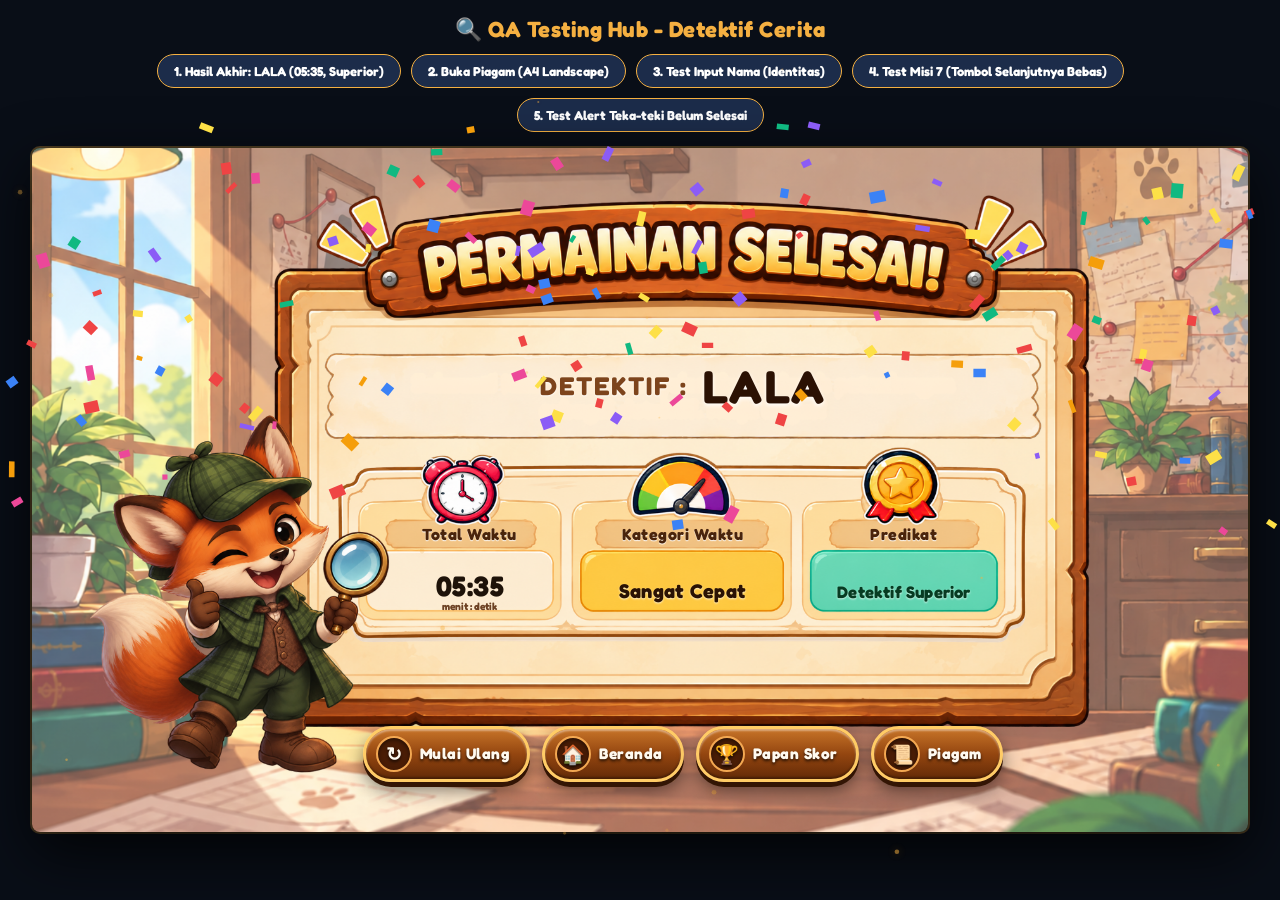
==== commit 2236b5f4: "feat: add background music for missions and diagnostic layout inspection scripts" ====
--- a/test_endscreen.html
+++ b/test_endscreen.html
@@ -3,7 +3,7 @@
 <head>
   <meta charset="UTF-8">
   <title>QA Testing Dashboard - Detektif Cerita</title>
-  <link rel="stylesheet" href="detektif_style.css?v=20261015_v3">
+  <link rel="stylesheet" href="detektif_style.css?v=20261015_v7">
   <style>
     body {
       display: flex;
@@ -97,7 +97,7 @@
   </div>
 
   <!-- Detective Engine -->
-  <script src="detektif_engine.js?v=20261015_v3"></script>
+  <script src="detektif_engine.js?v=20261015_v5"></script>
   <script>
     function testScenario(name, secs) {
       document.getElementById('stage-bg').src = 'images/bg_feedbackakhir-sheet0.png';
--- a/detektif_style.css
+++ b/detektif_style.css
@@ -118,22 +118,9 @@
   animation: fadeInUp 0.4s var(--ease-spring) both;
 }
 
-/* Shift Papan Skor & Fullscreen to the left on missions 7-10 so it never overlaps 'Selanjutnya' */
-.game-hud-actions.hud-shift-misi-alur {
-  right: clamp(340px, 23.5%, 440px) !important;
-  bottom: 16px !important;
-}
-
 /* On gameplay missions, scoreboard button is completely hidden as per user request */
 .game-hud-actions.hud-no-scoreboard #hud-btn-lb {
   display: none !important;
-}
-
-@media (max-width: 1024px) {
-  .game-hud-actions.hud-shift-misi-alur {
-    right: clamp(260px, 24%, 330px) !important;
-    bottom: 12px !important;
-  }
 }
 
 @keyframes fadeInUp {
@@ -681,18 +668,24 @@
   backdrop-filter: blur(10px);
   -webkit-backdrop-filter: blur(10px);
   z-index: 10000;
-  display: flex;
+  display: none !important;
   align-items: center;
   justify-content: center;
   padding: 20px;
   opacity: 0;
-  pointer-events: none;
+  pointer-events: none !important;
   transition: opacity 0.3s ease;
 }
 
 .game-alert-modal-backdrop.active {
-  opacity: 1;
-  pointer-events: auto;
+  display: flex !important;
+  opacity: 1 !important;
+  pointer-events: auto !important;
+}
+
+.game-alert-modal-backdrop:not(.active) *,
+.detective-modal-backdrop:not(.active) * {
+  pointer-events: none !important;
 }
 
 .game-alert-modal-card {
@@ -882,10 +875,10 @@
 /* 1. Top Scalloped Box - Player Name */
 .result-slot-name {
   position: absolute;
-  top: 31.0%;
-  left: 24.5%;
-  width: 54.0%;
-  height: 14.0%;
+  top: 26.5%;
+  left: 25.5%;
+  width: 56.0%;
+  height: 16.5%;
   display: flex;
   align-items: center;
   justify-content: center;
@@ -895,15 +888,15 @@
 
 .result-player-title {
   display: flex;
-  align-items: baseline;
-  justify-content: center;
-  gap: 16px;
+  align-items: center;
+  justify-content: center;
+  gap: 14px;
   font-family: var(--font-game);
 }
 
 .title-prefix {
   font-family: var(--font-game);
-  font-size: clamp(20px, 2.1vw, 34px);
+  font-size: clamp(18px, 2.0vw, 32px);
   font-weight: 700;
   color: #7d441c;
   letter-spacing: 2px;
@@ -912,7 +905,7 @@
 
 .title-name {
   font-family: var(--font-game);
-  font-size: clamp(34px, 4.0vw, 58px);
+  font-size: clamp(28px, 3.6vw, 54px);
   font-weight: 800;
   color: #2b1103;
   letter-spacing: 1.5px;
@@ -923,8 +916,8 @@
 /* 2. Header Labels on Beige Ribbons */
 .result-card-banner {
   position: absolute;
-  top: 53.8%;
-  height: 5.6%;
+  top: 53.5%;
+  height: 5.8%;
   display: flex;
   align-items: center;
   justify-content: center;
@@ -936,23 +929,25 @@
   letter-spacing: 0.5px;
   text-shadow: 0 1px 1px rgba(255, 255, 255, 0.9);
   pointer-events: none;
+  white-space: nowrap !important;
+  line-height: 1 !important;
 }
 
 .result-banner-clock {
-  left: 29.7%;
-  width: 14.6%;
+  left: 28.5%;
+  width: 15.0%;
   animation: slotPop 0.5s 0.2s var(--ease-spring) both;
 }
 
 .result-banner-speedo {
-  left: 45.6%;
-  width: 16.0%;
+  left: 46.0%;
+  width: 15.0%;
   animation: slotPop 0.5s 0.3s var(--ease-spring) both;
 }
 
 .result-banner-medal {
-  left: 64.5%;
-  width: 14.8%;
+  left: 64.2%;
+  width: 15.0%;
   animation: slotPop 0.5s 0.4s var(--ease-spring) both;
 }
 
@@ -960,7 +955,7 @@
 .result-card-val {
   position: absolute;
   top: 60.5%;
-  height: 9.5%;
+  height: 8.8%;
   display: flex;
   align-items: center;
   justify-content: center;
@@ -973,24 +968,24 @@
 }
 
 .result-val-clock {
-  left: 29.7%;
-  width: 14.6%;
+  left: 27.5%;
+  width: 17.0%;
   flex-direction: column;
   animation: slotPop 0.5s 0.25s var(--ease-spring) both;
 }
 
 .result-time-num {
   font-family: var(--font-game);
-  font-size: clamp(24px, 2.6vw, 42px);
+  font-size: clamp(16px, 2.2vw, 36px);
   font-weight: 800;
   color: #1e1309;
-  line-height: 1.05;
+  line-height: 1;
   letter-spacing: 0.5px;
 }
 
 .result-time-unit {
   font-family: var(--font-game);
-  font-size: clamp(10px, 0.9vw, 13px);
+  font-size: clamp(8.5px, 0.8vw, 12px);
   font-weight: 700;
   color: #6d4224;
   line-height: 1;
@@ -998,45 +993,88 @@
 }
 
 .result-val-speedo {
-  left: 45.6%;
-  width: 16.0%;
+  left: 45.0%;
+  width: 17.0%;
   animation: slotPop 0.5s 0.35s var(--ease-spring) both;
 }
 
 .result-category-text {
   font-family: var(--font-game);
-  font-size: clamp(18px, 1.95vw, 32px);
+  font-size: clamp(12px, 1.55vw, 24px);
   font-weight: 800;
   color: #2a1204;
   text-shadow: 0 1px 2px rgba(255, 255, 255, 0.7);
   letter-spacing: 0.3px;
+  white-space: nowrap;
+  line-height: 1;
 }
 
 .result-val-medal {
-  left: 64.5%;
-  width: 14.8%;
+  left: 63.2%;
+  width: 17.0%;
   animation: slotPop 0.5s 0.45s var(--ease-spring) both;
 }
 
 .result-predicate-text {
   font-family: var(--font-game);
-  font-size: clamp(15px, 1.65vw, 25px);
+  font-size: clamp(10.5px, 1.3vw, 19px);
   font-weight: 800;
   color: #073b22;
   text-shadow: 0 1px 2px rgba(255, 255, 255, 0.7);
-  letter-spacing: 0.3px;
+  letter-spacing: 0.2px;
+  white-space: nowrap;
+  line-height: 1;
 }
 
 @keyframes slotPop {
   0% { transform: translateY(18px) scale(0.85); opacity: 0; }
   100% { transform: translateY(0) scale(1); opacity: 1; }
+}
+
+/* Media queries moved below base button classes for proper CSS cascade */
+
+/* Fullscreen Fit to Screen (Maintain 16:9 Letterbox without stretching) */
+:fullscreen {
+  background-color: #000000 !important;
+}
+:-webkit-full-screen {
+  background-color: #000000 !important;
+}
+:fullscreen body {
+  background-color: #000000 !important;
+  width: 100vw !important;
+  height: 100vh !important;
+  margin: 0 !important;
+  padding: 0 !important;
+  overflow: hidden !important;
+}
+:-webkit-full-screen body {
+  background-color: #000000 !important;
+  width: 100vw !important;
+  height: 100vh !important;
+  margin: 0 !important;
+  padding: 0 !important;
+  overflow: hidden !important;
+}
+
+/* Simulated Fullscreen Fallback */
+body.fullscreen-simulated {
+  background-color: #000000 !important;
+  position: fixed !important;
+  inset: 0 !important;
+  width: 100vw !important;
+  height: 100vh !important;
+  z-index: 999999 !important;
+  margin: 0 !important;
+  padding: 0 !important;
+  overflow: hidden !important;
 }
 
 /* 4. Bottom Wooden Action Buttons - Resting cleanly on the desk table */
 .result-wood-actions {
   position: absolute;
   top: 84.5%;
-  left: 51.5%;
+  left: 53.5%;
   transform: translateX(-50%);
   display: flex;
   align-items: center;
@@ -1111,6 +1149,114 @@
   100% { transform: translate(-50%, 0); opacity: 1; }
 }
 
+/* Responsive Adaptations for Endscreen on Tablets and Mobile Phones */
+@media (max-width: 900px) {
+  .result-player-title {
+    gap: 6px;
+  }
+  .title-prefix {
+    font-size: clamp(12px, 1.8vw, 18px);
+  }
+  .title-name {
+    font-size: clamp(18px, 2.8vw, 28px);
+  }
+  .result-card-banner {
+    font-size: clamp(8.5px, 1.2vw, 13px);
+    white-space: nowrap !important;
+    line-height: 1 !important;
+  }
+  .result-time-num {
+    font-size: clamp(13px, 1.9vw, 22px);
+  }
+  .result-time-unit {
+    font-size: clamp(7px, 0.75vw, 9.5px);
+  }
+  .result-category-text {
+    font-size: clamp(9.5px, 1.3vw, 15px);
+    white-space: nowrap !important;
+  }
+  .result-predicate-text {
+    font-size: clamp(8.5px, 1.1vw, 13px);
+    white-space: nowrap !important;
+  }
+  .result-wood-actions {
+    top: 84.0% !important;
+    left: 53.5% !important;
+    transform: translateX(-50%) !important;
+    gap: 6px !important;
+  }
+  .wood-action-btn {
+    padding: 5px 10px 5px 6px !important;
+    font-size: clamp(9.5px, 1.0vw, 12px) !important;
+    border-width: 2px !important;
+  }
+  .wood-icon-bubble {
+    width: 22px !important;
+    height: 22px !important;
+    font-size: 12px !important;
+  }
+}
+
+@media (max-width: 600px), (orientation: portrait) {
+  .result-player-title {
+    gap: 4px;
+  }
+  .title-prefix {
+    font-size: clamp(9px, 2.2vw, 13px);
+  }
+  .title-name {
+    font-size: clamp(13px, 3.4vw, 18px);
+    letter-spacing: 0.8px;
+  }
+  .result-card-banner {
+    font-size: clamp(6.5px, 1.6vw, 9.5px);
+    white-space: nowrap !important;
+    line-height: 1 !important;
+  }
+  .result-time-num {
+    font-size: clamp(10px, 2.5vw, 15px);
+    line-height: 1;
+  }
+  .result-time-unit {
+    font-size: clamp(5.5px, 1.3vw, 7.5px);
+    line-height: 1;
+    margin-top: 1px;
+  }
+  .result-category-text {
+    font-size: clamp(7px, 1.8vw, 10.5px);
+    white-space: nowrap !important;
+    line-height: 1;
+  }
+  .result-predicate-text {
+    font-size: clamp(6px, 1.55vw, 9.5px);
+    white-space: nowrap !important;
+    line-height: 1;
+  }
+  .result-wood-actions {
+    top: 84.5% !important;
+    left: 53.5% !important;
+    transform: translateX(-50%) !important;
+    gap: 3px !important;
+    width: max-content !important;
+    max-width: 98% !important;
+  }
+  .wood-action-btn {
+    padding: 3px 6px 3px 4px !important;
+    font-size: clamp(7.5px, 1.8vw, 10px) !important;
+    border-width: 1.5px !important;
+    gap: 3px !important;
+  }
+  .wood-icon-bubble {
+    width: 16px !important;
+    height: 16px !important;
+    font-size: 9px !important;
+    border-width: 1px !important;
+  }
+  .wood-text {
+    white-space: nowrap !important;
+  }
+}
+
 /* ==========================================================================
    MODAL WINDOWS (LEADERBOARD & CERTIFICATE)
    ========================================================================== */
@@ -1121,18 +1267,19 @@
   backdrop-filter: blur(16px);
   -webkit-backdrop-filter: blur(16px);
   z-index: 10000;
-  display: flex;
+  display: none !important;
   align-items: center;
   justify-content: center;
   padding: 20px;
   opacity: 0;
-  pointer-events: none;
+  pointer-events: none !important;
   transition: opacity 0.3s var(--ease-smooth);
 }
 
 .detective-modal-backdrop.active {
-  opacity: 1;
-  pointer-events: auto;
+  display: flex !important;
+  opacity: 1 !important;
+  pointer-events: auto !important;
 }
 
 .detective-modal-card {
@@ -1158,6 +1305,113 @@
 
 .detective-modal-backdrop.active .detective-modal-card {
   transform: translateY(0) scale(1);
+}
+
+/* Custom Confirmation Modal for Leaderboard Clear */
+.confirm-clear-backdrop {
+  z-index: 20000 !important;
+  background: rgba(5, 10, 18, 0.88) !important;
+}
+
+.confirm-modal-card {
+  max-width: 440px !important;
+  text-align: center;
+  padding: 30px 24px 26px !important;
+  border: 4px solid #f59e0b !important;
+  box-shadow: 
+    0 25px 60px rgba(0, 0, 0, 0.95),
+    0 0 40px rgba(245, 158, 11, 0.35) !important;
+  display: flex !important;
+  flex-direction: column !important;
+  align-items: center !important;
+}
+
+.confirm-modal-icon {
+  font-size: 52px;
+  margin-bottom: 12px;
+  line-height: 1;
+  animation: pulseIcon 1.2s infinite ease-in-out;
+}
+
+@keyframes pulseIcon {
+  0%, 100% { transform: scale(1); }
+  50% { transform: scale(1.12); }
+}
+
+.confirm-modal-title {
+  font-family: var(--font-game) !important;
+  font-size: clamp(20px, 2.2vw, 26px) !important;
+  font-weight: 800 !important;
+  color: #ffeedd !important;
+  margin: 0 0 12px !important;
+  text-shadow: 0 2px 4px rgba(0, 0, 0, 0.6) !important;
+}
+
+.confirm-modal-desc {
+  font-family: 'Inter', system-ui, sans-serif !important;
+  font-size: 14.5px !important;
+  color: #cbd5e1 !important;
+  line-height: 1.55 !important;
+  margin: 0 0 24px !important;
+}
+
+.confirm-modal-actions {
+  display: flex !important;
+  gap: 14px !important;
+  justify-content: center !important;
+  width: 100% !important;
+}
+
+.confirm-btn {
+  font-family: var(--font-game) !important;
+  font-size: 15px !important;
+  font-weight: 700 !important;
+  padding: 10px 24px !important;
+  border-radius: 999px !important;
+  cursor: pointer !important;
+  border: none !important;
+  transition: all 0.2s var(--ease-spring) !important;
+  box-shadow: 0 4px 10px rgba(0,0,0,0.4) !important;
+  letter-spacing: 0.5px !important;
+}
+
+.confirm-btn-cancel {
+  background: #334155 !important;
+  color: #e2e8f0 !important;
+  border: 2px solid #64748b !important;
+}
+
+.confirm-btn-cancel:hover {
+  background: #475569 !important;
+  transform: translateY(-2px) !important;
+}
+
+.confirm-btn-danger {
+  background: linear-gradient(180deg, #ef4444 0%, #b91c1c 100%) !important;
+  color: #ffffff !important;
+  border: 2.5px solid #fca5a5 !important;
+  box-shadow: 0 4px 14px rgba(239, 68, 68, 0.4) !important;
+}
+
+.confirm-btn-danger:hover {
+  filter: brightness(1.15) !important;
+  transform: translateY(-2px) !important;
+}
+
+/* Detective Name Input on 'identitas pengguna' */
+.c2-input-name {
+  font-family: var(--font-game), cursive, sans-serif !important;
+  font-weight: 800 !important;
+  font-size: clamp(24px, 3.2vw, 44px) !important;
+  color: #3a1c07 !important;
+  caret-color: #8b5a2b !important;
+  letter-spacing: 1.5px !important;
+}
+
+@media (max-width: 600px), (orientation: portrait) {
+  .c2-input-name {
+    font-size: clamp(18px, 4.2vw, 24px) !important;
+  }
 }
 
 .modal-header {
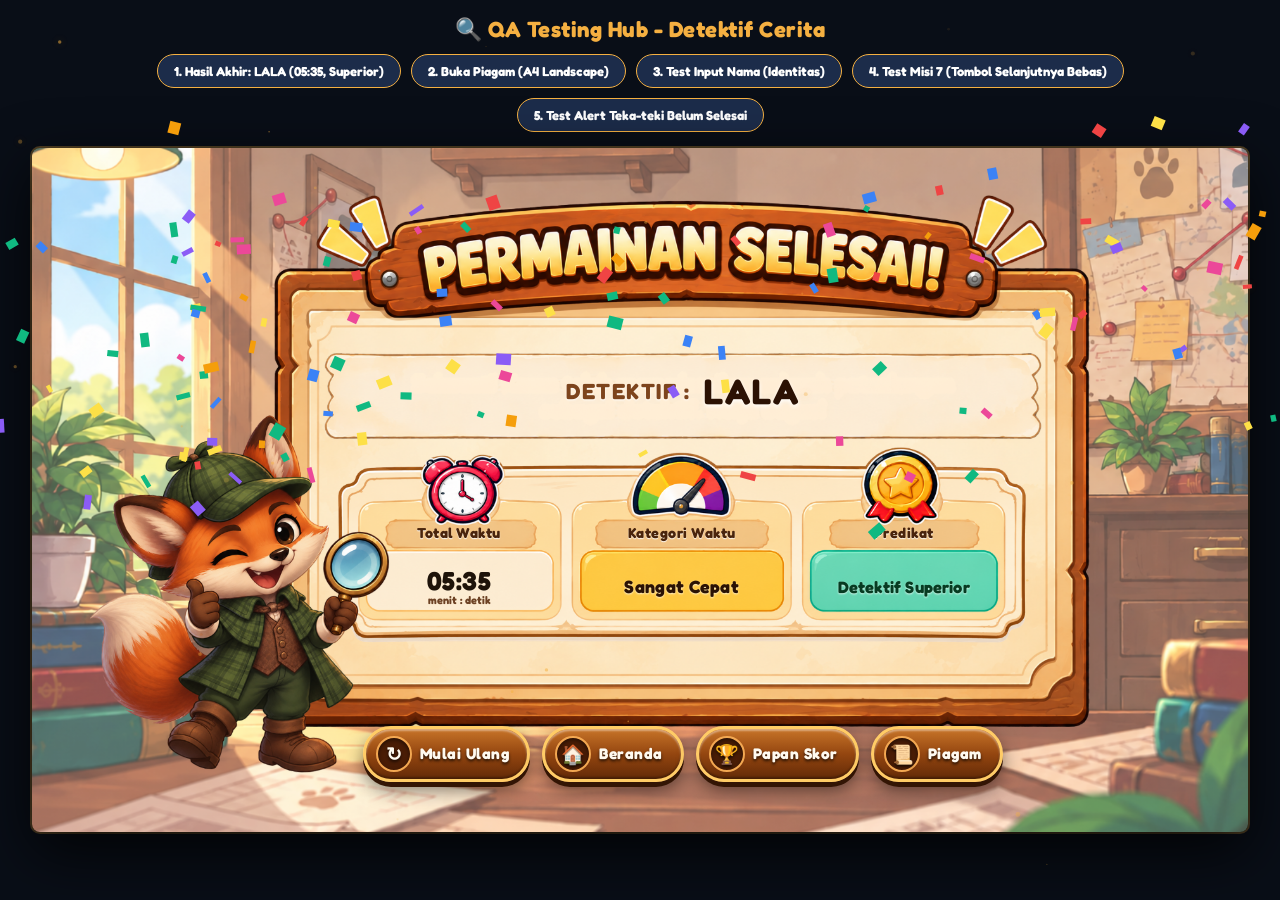
==== commit 582be06b: "fix: leaderboard clear modal, fullscreen button, endscreen centering, and larger name input font" ====
--- a/test_endscreen.html
+++ b/test_endscreen.html
@@ -3,7 +3,7 @@
 <head>
   <meta charset="UTF-8">
   <title>QA Testing Dashboard - Detektif Cerita</title>
-  <link rel="stylesheet" href="detektif_style.css?v=20261015_v7">
+  <link rel="stylesheet" href="detektif_style.css?v=20261018_v1">
   <style>
     body {
       display: flex;
@@ -97,7 +97,7 @@
   </div>
 
   <!-- Detective Engine -->
-  <script src="detektif_engine.js?v=20261015_v5"></script>
+  <script src="detektif_engine.js?v=20261018_v1"></script>
   <script>
     function testScenario(name, secs) {
       document.getElementById('stage-bg').src = 'images/bg_feedbackakhir-sheet0.png';
--- a/detektif_style.css
+++ b/detektif_style.css
@@ -875,10 +875,10 @@
 /* 1. Top Scalloped Box - Player Name */
 .result-slot-name {
   position: absolute;
-  top: 26.5%;
-  left: 25.5%;
-  width: 56.0%;
-  height: 16.5%;
+  top: 28.2%;
+  left: 24.5%;
+  width: 58.0%;
+  height: 14.5%;
   display: flex;
   align-items: center;
   justify-content: center;
@@ -890,22 +890,22 @@
   display: flex;
   align-items: center;
   justify-content: center;
-  gap: 14px;
+  gap: clamp(6px, 1.0vw, 14px);
   font-family: var(--font-game);
 }
 
 .title-prefix {
   font-family: var(--font-game);
-  font-size: clamp(18px, 2.0vw, 32px);
+  font-size: clamp(14px, calc(var(--game-ch, 720px) * 0.032), 30px);
   font-weight: 700;
   color: #7d441c;
-  letter-spacing: 2px;
+  letter-spacing: 1.5px;
   text-shadow: 0 1px 2px rgba(255, 255, 255, 0.9);
 }
 
 .title-name {
   font-family: var(--font-game);
-  font-size: clamp(28px, 3.6vw, 54px);
+  font-size: clamp(22px, calc(var(--game-ch, 720px) * 0.052), 48px);
   font-weight: 800;
   color: #2b1103;
   letter-spacing: 1.5px;
@@ -916,13 +916,13 @@
 /* 2. Header Labels on Beige Ribbons */
 .result-card-banner {
   position: absolute;
-  top: 53.5%;
-  height: 5.8%;
-  display: flex;
-  align-items: center;
-  justify-content: center;
-  font-family: var(--font-game);
-  font-size: clamp(12px, 1.25vw, 18px);
+  top: 53.8%;
+  height: 5.0%;
+  display: flex;
+  align-items: center;
+  justify-content: center;
+  font-family: var(--font-game);
+  font-size: clamp(9px, calc(var(--game-ch, 720px) * 0.021), 18px);
   font-weight: 700;
   color: #4a240c;
   text-align: center;
@@ -934,28 +934,28 @@
 }
 
 .result-banner-clock {
-  left: 28.5%;
-  width: 15.0%;
+  left: 27.5%;
+  width: 15.3%;
   animation: slotPop 0.5s 0.2s var(--ease-spring) both;
 }
 
 .result-banner-speedo {
-  left: 46.0%;
-  width: 15.0%;
+  left: 45.7%;
+  width: 15.4%;
   animation: slotPop 0.5s 0.3s var(--ease-spring) both;
 }
 
 .result-banner-medal {
-  left: 64.2%;
-  width: 15.0%;
+  left: 64.0%;
+  width: 15.4%;
   animation: slotPop 0.5s 0.4s var(--ease-spring) both;
 }
 
 /* 3. Inner Values inside Pre-Drawn Colored Boxes */
 .result-card-val {
   position: absolute;
-  top: 60.5%;
-  height: 8.8%;
+  top: 60.2%;
+  height: 8.0%;
   display: flex;
   align-items: center;
   justify-content: center;
@@ -968,15 +968,15 @@
 }
 
 .result-val-clock {
-  left: 27.5%;
-  width: 17.0%;
+  left: 27.0%;
+  width: 16.3%;
   flex-direction: column;
   animation: slotPop 0.5s 0.25s var(--ease-spring) both;
 }
 
 .result-time-num {
   font-family: var(--font-game);
-  font-size: clamp(16px, 2.2vw, 36px);
+  font-size: clamp(14px, calc(var(--game-ch, 720px) * 0.038), 34px);
   font-weight: 800;
   color: #1e1309;
   line-height: 1;
@@ -985,7 +985,7 @@
 
 .result-time-unit {
   font-family: var(--font-game);
-  font-size: clamp(8.5px, 0.8vw, 12px);
+  font-size: clamp(8px, calc(var(--game-ch, 720px) * 0.016), 14px);
   font-weight: 700;
   color: #6d4224;
   line-height: 1;
@@ -993,14 +993,14 @@
 }
 
 .result-val-speedo {
-  left: 45.0%;
-  width: 17.0%;
+  left: 45.2%;
+  width: 16.4%;
   animation: slotPop 0.5s 0.35s var(--ease-spring) both;
 }
 
 .result-category-text {
   font-family: var(--font-game);
-  font-size: clamp(12px, 1.55vw, 24px);
+  font-size: clamp(11px, calc(var(--game-ch, 720px) * 0.026), 24px);
   font-weight: 800;
   color: #2a1204;
   text-shadow: 0 1px 2px rgba(255, 255, 255, 0.7);
@@ -1010,14 +1010,14 @@
 }
 
 .result-val-medal {
-  left: 63.2%;
-  width: 17.0%;
+  left: 63.5%;
+  width: 16.4%;
   animation: slotPop 0.5s 0.45s var(--ease-spring) both;
 }
 
 .result-predicate-text {
   font-family: var(--font-game);
-  font-size: clamp(10.5px, 1.3vw, 19px);
+  font-size: clamp(10px, calc(var(--game-ch, 720px) * 0.024), 22px);
   font-weight: 800;
   color: #073b22;
   text-shadow: 0 1px 2px rgba(255, 255, 255, 0.7);
@@ -1154,46 +1154,32 @@
   .result-player-title {
     gap: 6px;
   }
-  .title-prefix {
-    font-size: clamp(12px, 1.8vw, 18px);
-  }
-  .title-name {
-    font-size: clamp(18px, 2.8vw, 28px);
-  }
   .result-card-banner {
-    font-size: clamp(8.5px, 1.2vw, 13px);
     white-space: nowrap !important;
     line-height: 1 !important;
   }
-  .result-time-num {
-    font-size: clamp(13px, 1.9vw, 22px);
-  }
-  .result-time-unit {
-    font-size: clamp(7px, 0.75vw, 9.5px);
-  }
-  .result-category-text {
-    font-size: clamp(9.5px, 1.3vw, 15px);
-    white-space: nowrap !important;
-  }
+  .result-time-num,
+  .result-time-unit,
+  .result-category-text,
   .result-predicate-text {
-    font-size: clamp(8.5px, 1.1vw, 13px);
-    white-space: nowrap !important;
+    line-height: 1 !important;
   }
   .result-wood-actions {
     top: 84.0% !important;
     left: 53.5% !important;
     transform: translateX(-50%) !important;
-    gap: 6px !important;
+    gap: clamp(4px, 1.0vw, 8px) !important;
+    max-width: 96% !important;
   }
   .wood-action-btn {
-    padding: 5px 10px 5px 6px !important;
-    font-size: clamp(9.5px, 1.0vw, 12px) !important;
+    padding: 4px 10px 4px 6px !important;
+    font-size: clamp(9px, calc(var(--game-ch, 720px) * 0.021), 13px) !important;
     border-width: 2px !important;
   }
   .wood-icon-bubble {
-    width: 22px !important;
-    height: 22px !important;
-    font-size: 12px !important;
+    width: 20px !important;
+    height: 20px !important;
+    font-size: 11px !important;
   }
 }
 
@@ -1201,48 +1187,27 @@
   .result-player-title {
     gap: 4px;
   }
-  .title-prefix {
-    font-size: clamp(9px, 2.2vw, 13px);
-  }
-  .title-name {
-    font-size: clamp(13px, 3.4vw, 18px);
-    letter-spacing: 0.8px;
-  }
   .result-card-banner {
-    font-size: clamp(6.5px, 1.6vw, 9.5px);
     white-space: nowrap !important;
     line-height: 1 !important;
   }
-  .result-time-num {
-    font-size: clamp(10px, 2.5vw, 15px);
-    line-height: 1;
-  }
-  .result-time-unit {
-    font-size: clamp(5.5px, 1.3vw, 7.5px);
-    line-height: 1;
-    margin-top: 1px;
-  }
-  .result-category-text {
-    font-size: clamp(7px, 1.8vw, 10.5px);
-    white-space: nowrap !important;
-    line-height: 1;
-  }
+  .result-time-num,
+  .result-time-unit,
+  .result-category-text,
   .result-predicate-text {
-    font-size: clamp(6px, 1.55vw, 9.5px);
-    white-space: nowrap !important;
-    line-height: 1;
+    line-height: 1 !important;
   }
   .result-wood-actions {
     top: 84.5% !important;
     left: 53.5% !important;
     transform: translateX(-50%) !important;
-    gap: 3px !important;
+    gap: 4px !important;
     width: max-content !important;
     max-width: 98% !important;
   }
   .wood-action-btn {
-    padding: 3px 6px 3px 4px !important;
-    font-size: clamp(7.5px, 1.8vw, 10px) !important;
+    padding: 3px 7px 3px 4px !important;
+    font-size: clamp(8px, calc(var(--game-ch, 720px) * 0.020), 11px) !important;
     border-width: 1.5px !important;
     gap: 3px !important;
   }
@@ -1252,6 +1217,7 @@
     font-size: 9px !important;
     border-width: 1px !important;
   }
+}
   .wood-text {
     white-space: nowrap !important;
   }
@@ -1402,7 +1368,7 @@
 .c2-input-name {
   font-family: var(--font-game), cursive, sans-serif !important;
   font-weight: 800 !important;
-  font-size: clamp(24px, 3.2vw, 44px) !important;
+  font-size: clamp(28px, 3.8vw, 52px) !important;
   color: #3a1c07 !important;
   caret-color: #8b5a2b !important;
   letter-spacing: 1.5px !important;
@@ -1410,8 +1376,42 @@
 
 @media (max-width: 600px), (orientation: portrait) {
   .c2-input-name {
-    font-size: clamp(18px, 4.2vw, 24px) !important;
-  }
+    font-size: clamp(22px, 5.0vw, 30px) !important;
+  }
+}
+
+/* Leaderboard Clear History Button & Row */
+.lb-clear-row {
+  margin-top: 24px;
+  text-align: center;
+  display: flex;
+  justify-content: center;
+}
+
+.btn-clear-history {
+  background: rgba(239, 68, 68, 0.12) !important;
+  border: 1.5px solid rgba(239, 68, 68, 0.35) !important;
+  border-radius: 999px !important;
+  padding: 8px 22px !important;
+  color: #fca5a5 !important;
+  font-size: 13.5px !important;
+  font-weight: 700 !important;
+  cursor: pointer !important;
+  transition: all 0.2s var(--ease-spring) !important;
+  font-family: var(--font-game) !important;
+  letter-spacing: 0.5px !important;
+  box-shadow: 0 2px 8px rgba(0, 0, 0, 0.3) !important;
+  display: inline-flex !important;
+  align-items: center !important;
+  gap: 6px !important;
+}
+
+.btn-clear-history:hover {
+  background: rgba(239, 68, 68, 0.25) !important;
+  border-color: #ef4444 !important;
+  color: #ffffff !important;
+  transform: translateY(-2px) !important;
+  box-shadow: 0 4px 14px rgba(239, 68, 68, 0.4) !important;
 }
 
 .modal-header {
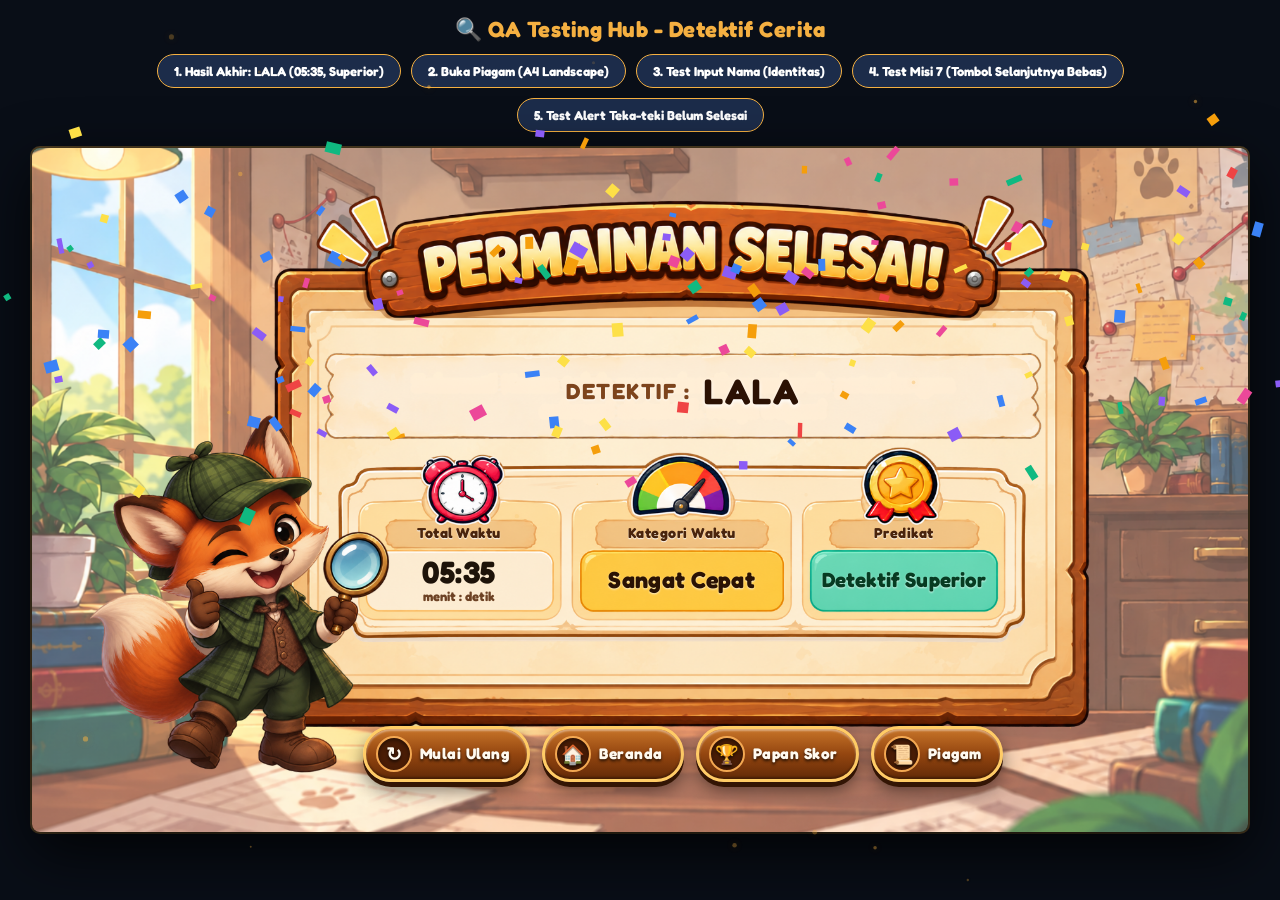
==== commit e0b3426d: "fix: restore C2 button clickability on beranda and adjust endscreen stats positioning and size" ====
--- a/test_endscreen.html
+++ b/test_endscreen.html
@@ -3,7 +3,7 @@
 <head>
   <meta charset="UTF-8">
   <title>QA Testing Dashboard - Detektif Cerita</title>
-  <link rel="stylesheet" href="detektif_style.css?v=20261018_v1">
+  <link rel="stylesheet" href="detektif_style.css?v=20261018_v2">
   <style>
     body {
       display: flex;
@@ -97,7 +97,7 @@
   </div>
 
   <!-- Detective Engine -->
-  <script src="detektif_engine.js?v=20261018_v1"></script>
+  <script src="detektif_engine.js?v=20261018_v2"></script>
   <script>
     function testScenario(name, secs) {
       document.getElementById('stage-bg').src = 'images/bg_feedbackakhir-sheet0.png';
--- a/detektif_style.css
+++ b/detektif_style.css
@@ -954,8 +954,8 @@
 /* 3. Inner Values inside Pre-Drawn Colored Boxes */
 .result-card-val {
   position: absolute;
-  top: 60.2%;
-  height: 8.0%;
+  top: 58.8%;
+  height: 8.8%;
   display: flex;
   align-items: center;
   justify-content: center;
@@ -976,7 +976,7 @@
 
 .result-time-num {
   font-family: var(--font-game);
-  font-size: clamp(14px, calc(var(--game-ch, 720px) * 0.038), 34px);
+  font-size: clamp(16px, calc(var(--game-ch, 720px) * 0.045), 40px);
   font-weight: 800;
   color: #1e1309;
   line-height: 1;
@@ -985,11 +985,11 @@
 
 .result-time-unit {
   font-family: var(--font-game);
-  font-size: clamp(8px, calc(var(--game-ch, 720px) * 0.016), 14px);
+  font-size: clamp(9px, calc(var(--game-ch, 720px) * 0.019), 16px);
   font-weight: 700;
   color: #6d4224;
   line-height: 1;
-  margin-top: 1px;
+  margin-top: 2px;
 }
 
 .result-val-speedo {
@@ -1000,7 +1000,7 @@
 
 .result-category-text {
   font-family: var(--font-game);
-  font-size: clamp(11px, calc(var(--game-ch, 720px) * 0.026), 24px);
+  font-size: clamp(13px, calc(var(--game-ch, 720px) * 0.034), 30px);
   font-weight: 800;
   color: #2a1204;
   text-shadow: 0 1px 2px rgba(255, 255, 255, 0.7);
@@ -1017,7 +1017,7 @@
 
 .result-predicate-text {
   font-family: var(--font-game);
-  font-size: clamp(10px, calc(var(--game-ch, 720px) * 0.024), 22px);
+  font-size: clamp(12px, calc(var(--game-ch, 720px) * 0.030), 26px);
   font-weight: 800;
   color: #073b22;
   text-shadow: 0 1px 2px rgba(255, 255, 255, 0.7);
@@ -1217,7 +1217,6 @@
     font-size: 9px !important;
     border-width: 1px !important;
   }
-}
   .wood-text {
     white-space: nowrap !important;
   }
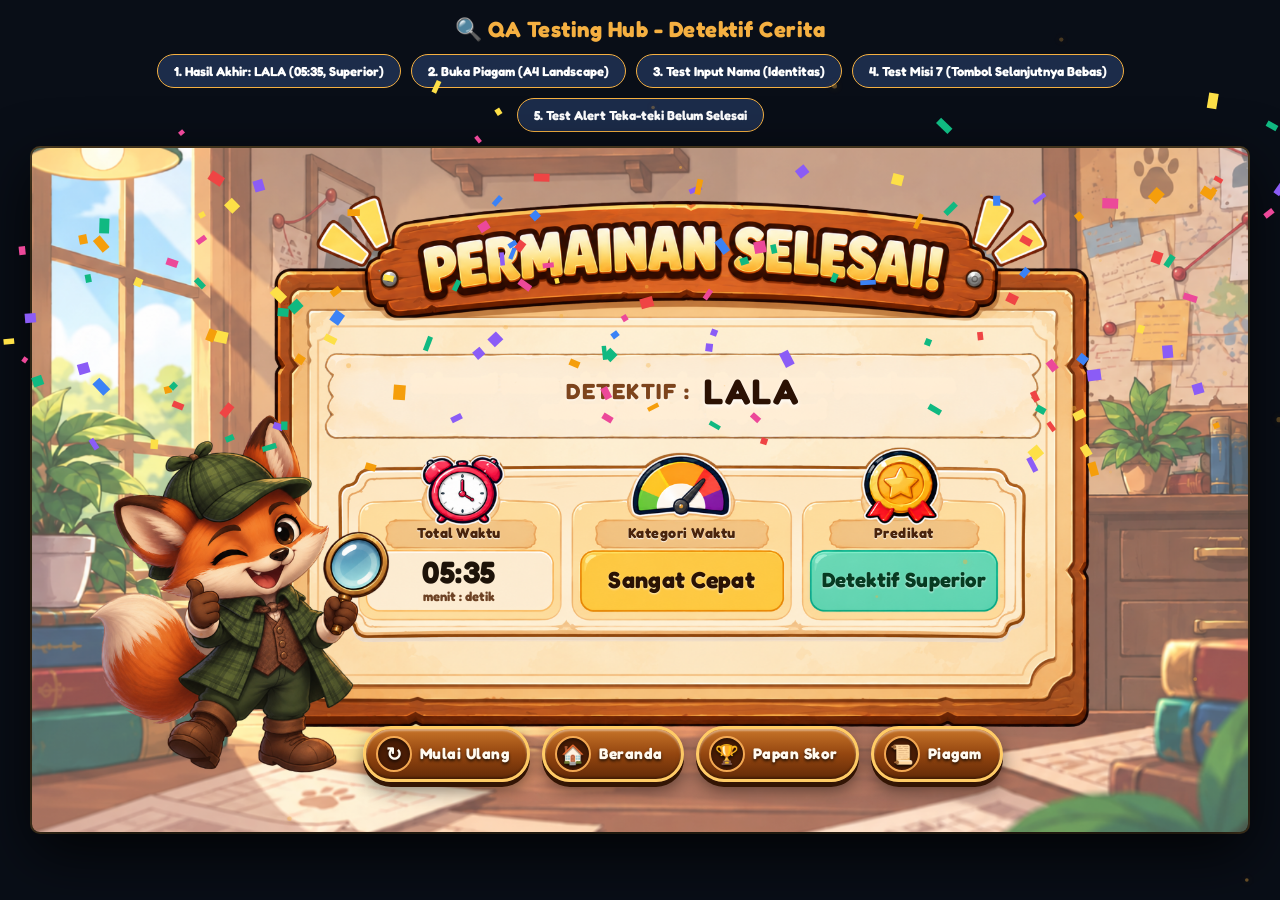
==== commit 2df19434: "fix: resume fix bgm on identitas pengguna and hasil akhir" ====
--- a/test_endscreen.html
+++ b/test_endscreen.html
@@ -97,7 +97,7 @@
   </div>
 
   <!-- Detective Engine -->
-  <script src="detektif_engine.js?v=20261018_v2"></script>
+  <script src="detektif_engine.js?v=20261019_v1"></script>
   <script>
     function testScenario(name, secs) {
       document.getElementById('stage-bg').src = 'images/bg_feedbackakhir-sheet0.png';
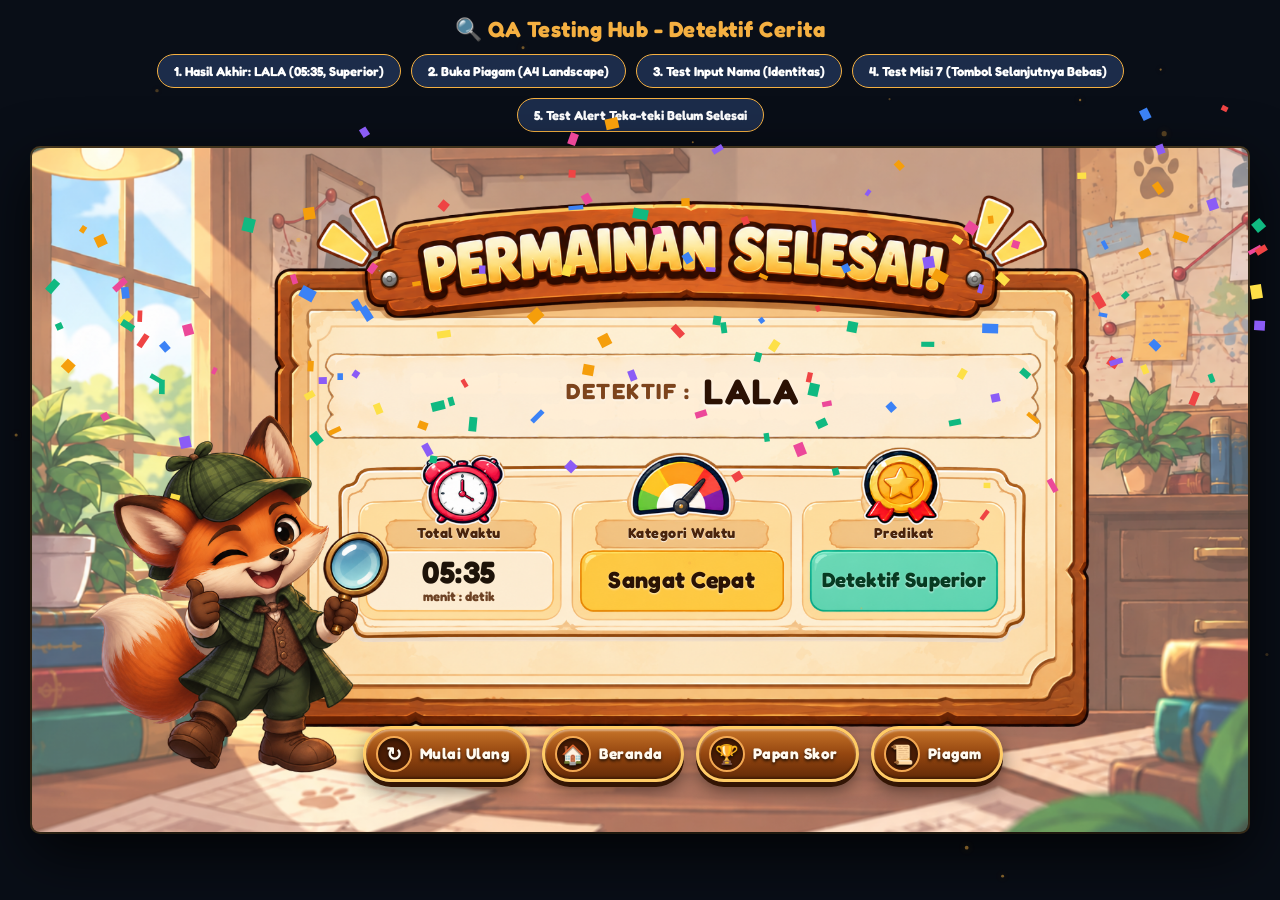
==== commit f51248fe: "fix: mute bgm on materi audio and video layouts and resume on beranda" ====
--- a/test_endscreen.html
+++ b/test_endscreen.html
@@ -97,7 +97,7 @@
   </div>
 
   <!-- Detective Engine -->
-  <script src="detektif_engine.js?v=20261019_v1"></script>
+  <script src="detektif_engine.js?v=20261020_v1"></script>
   <script>
     function testScenario(name, secs) {
       document.getElementById('stage-bg').src = 'images/bg_feedbackakhir-sheet0.png';
